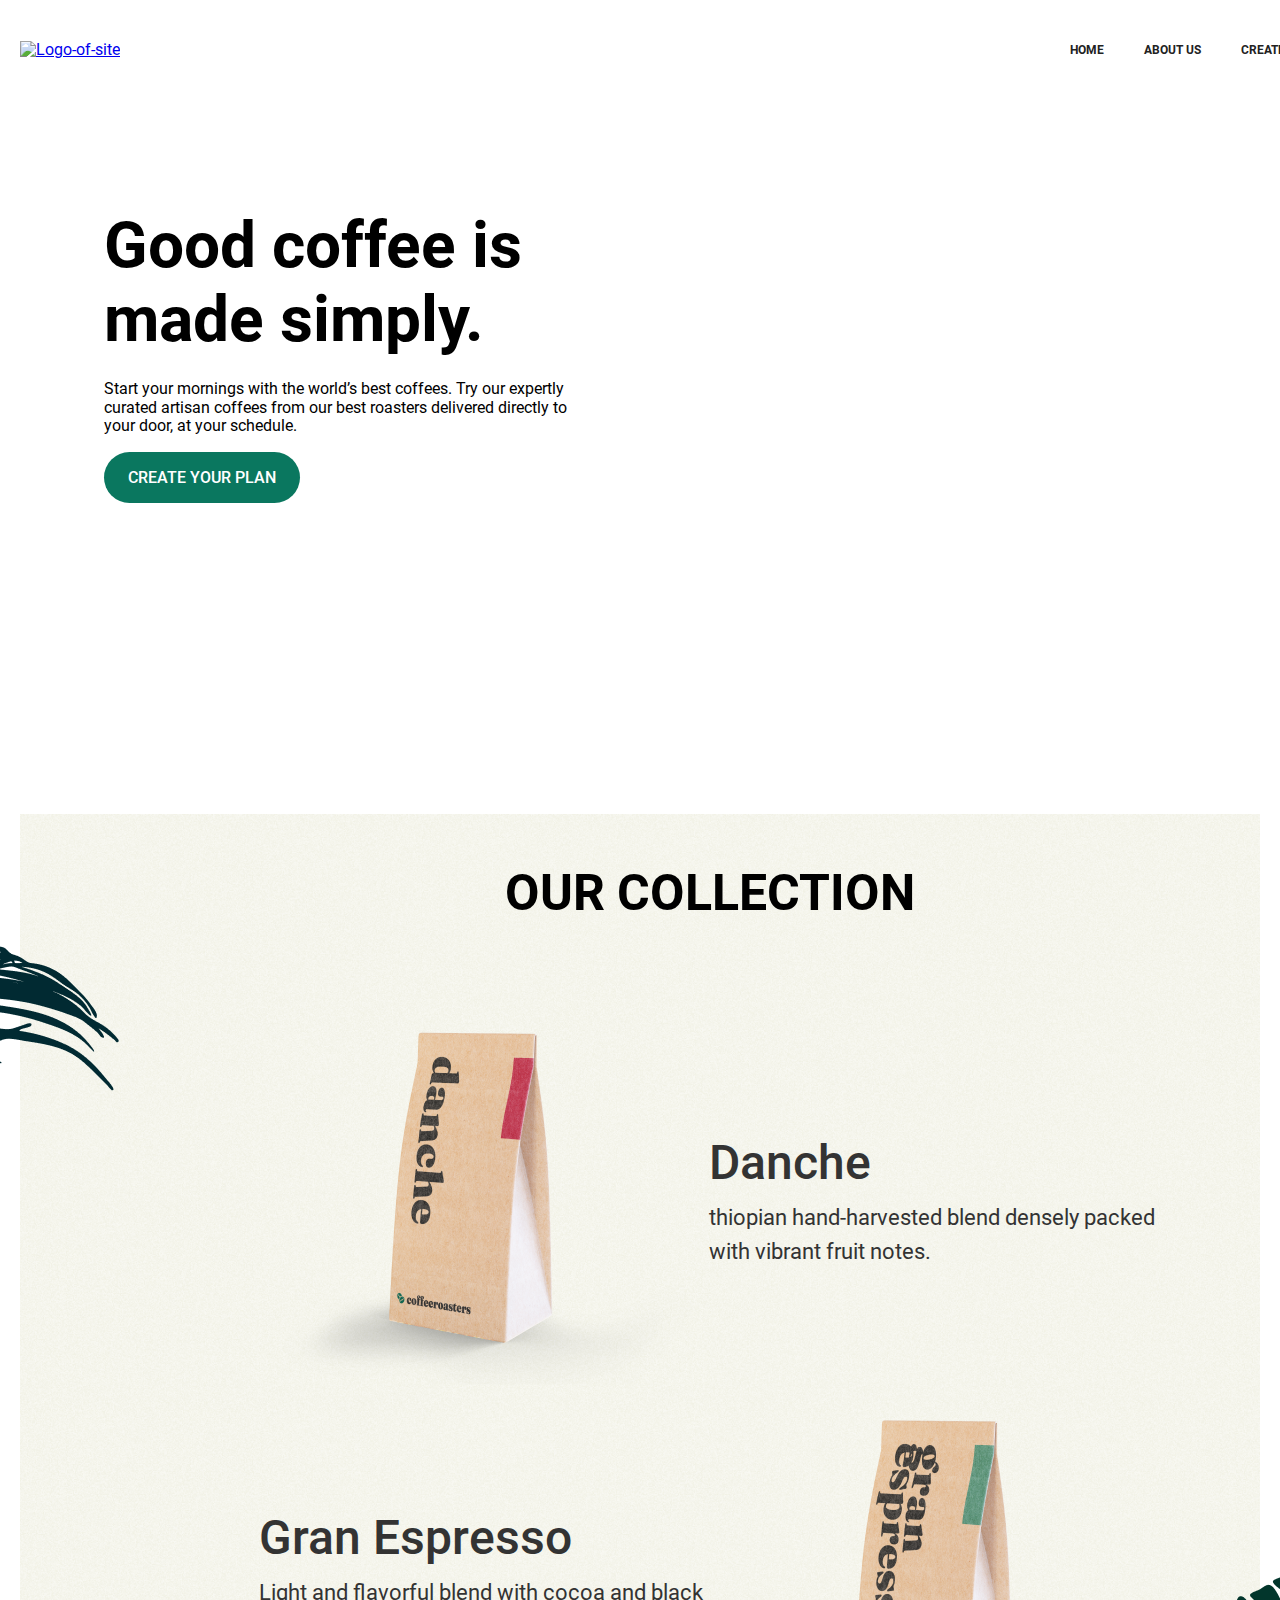
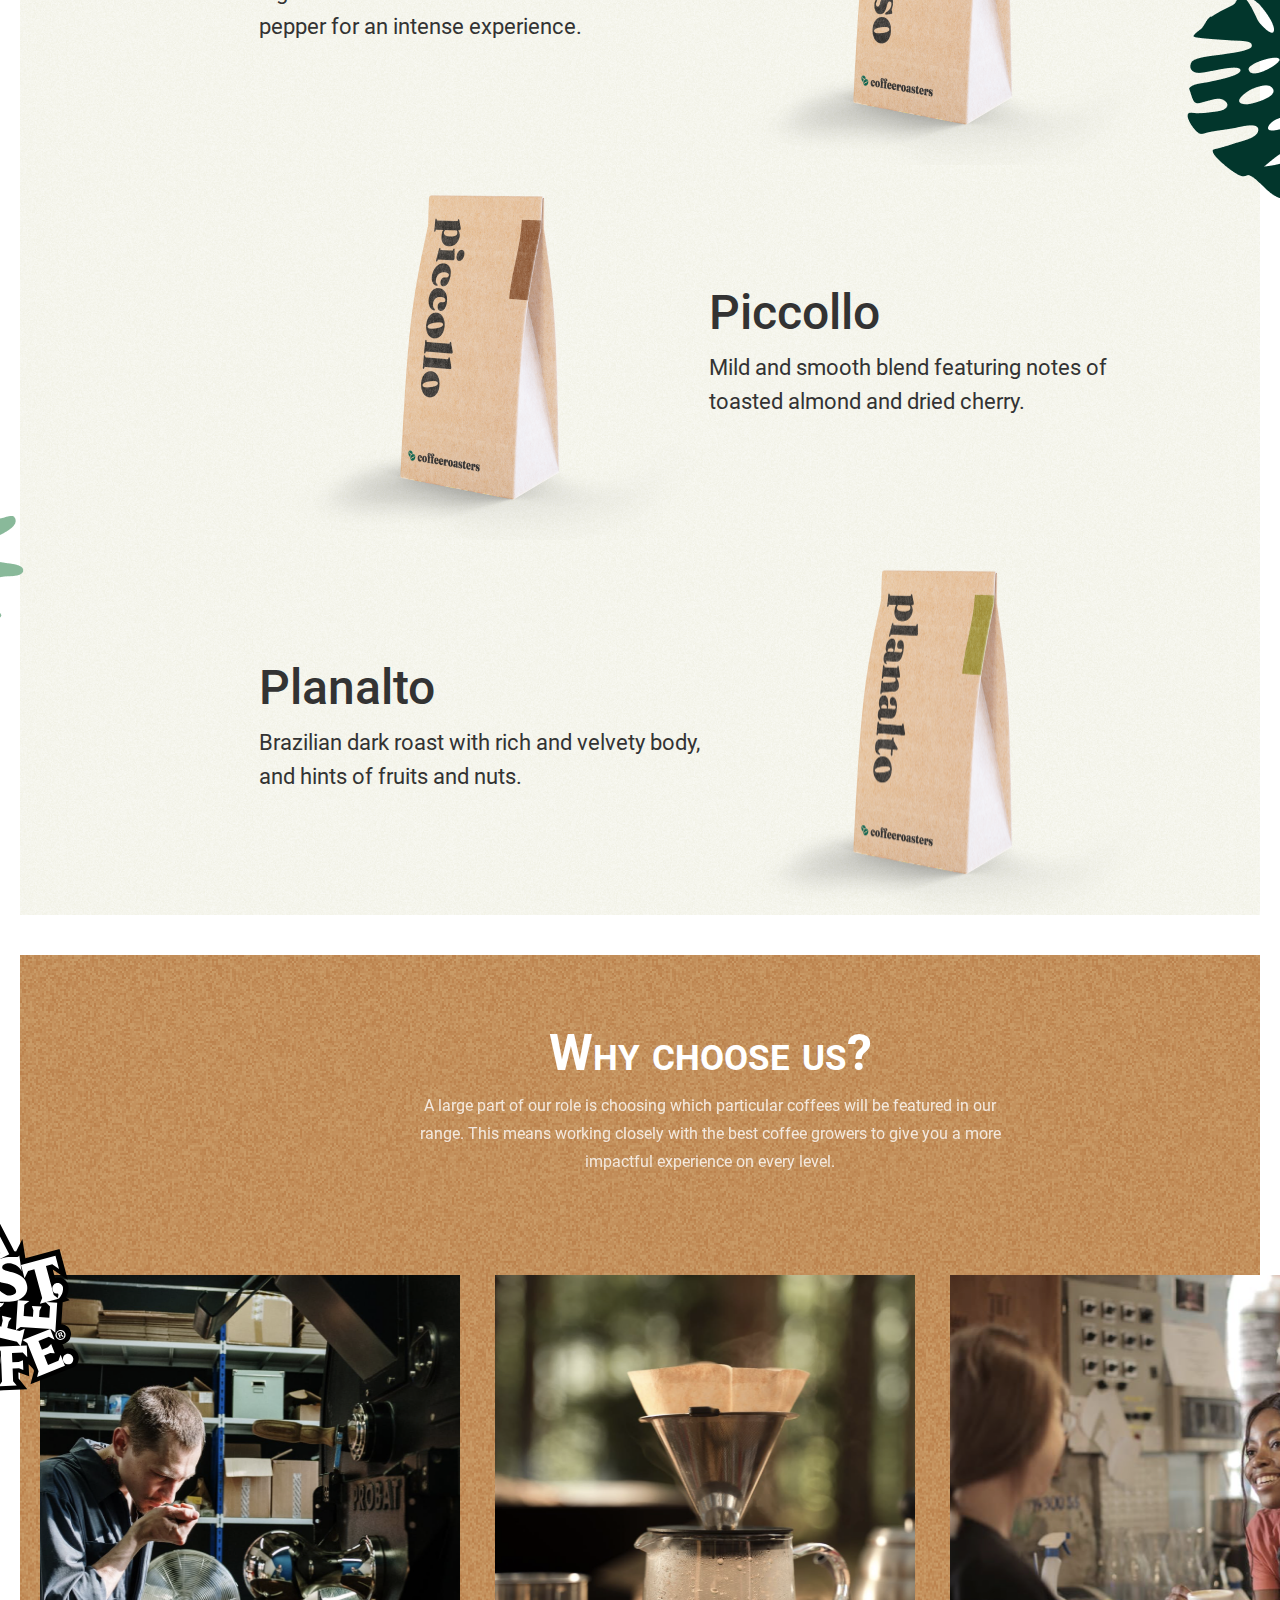
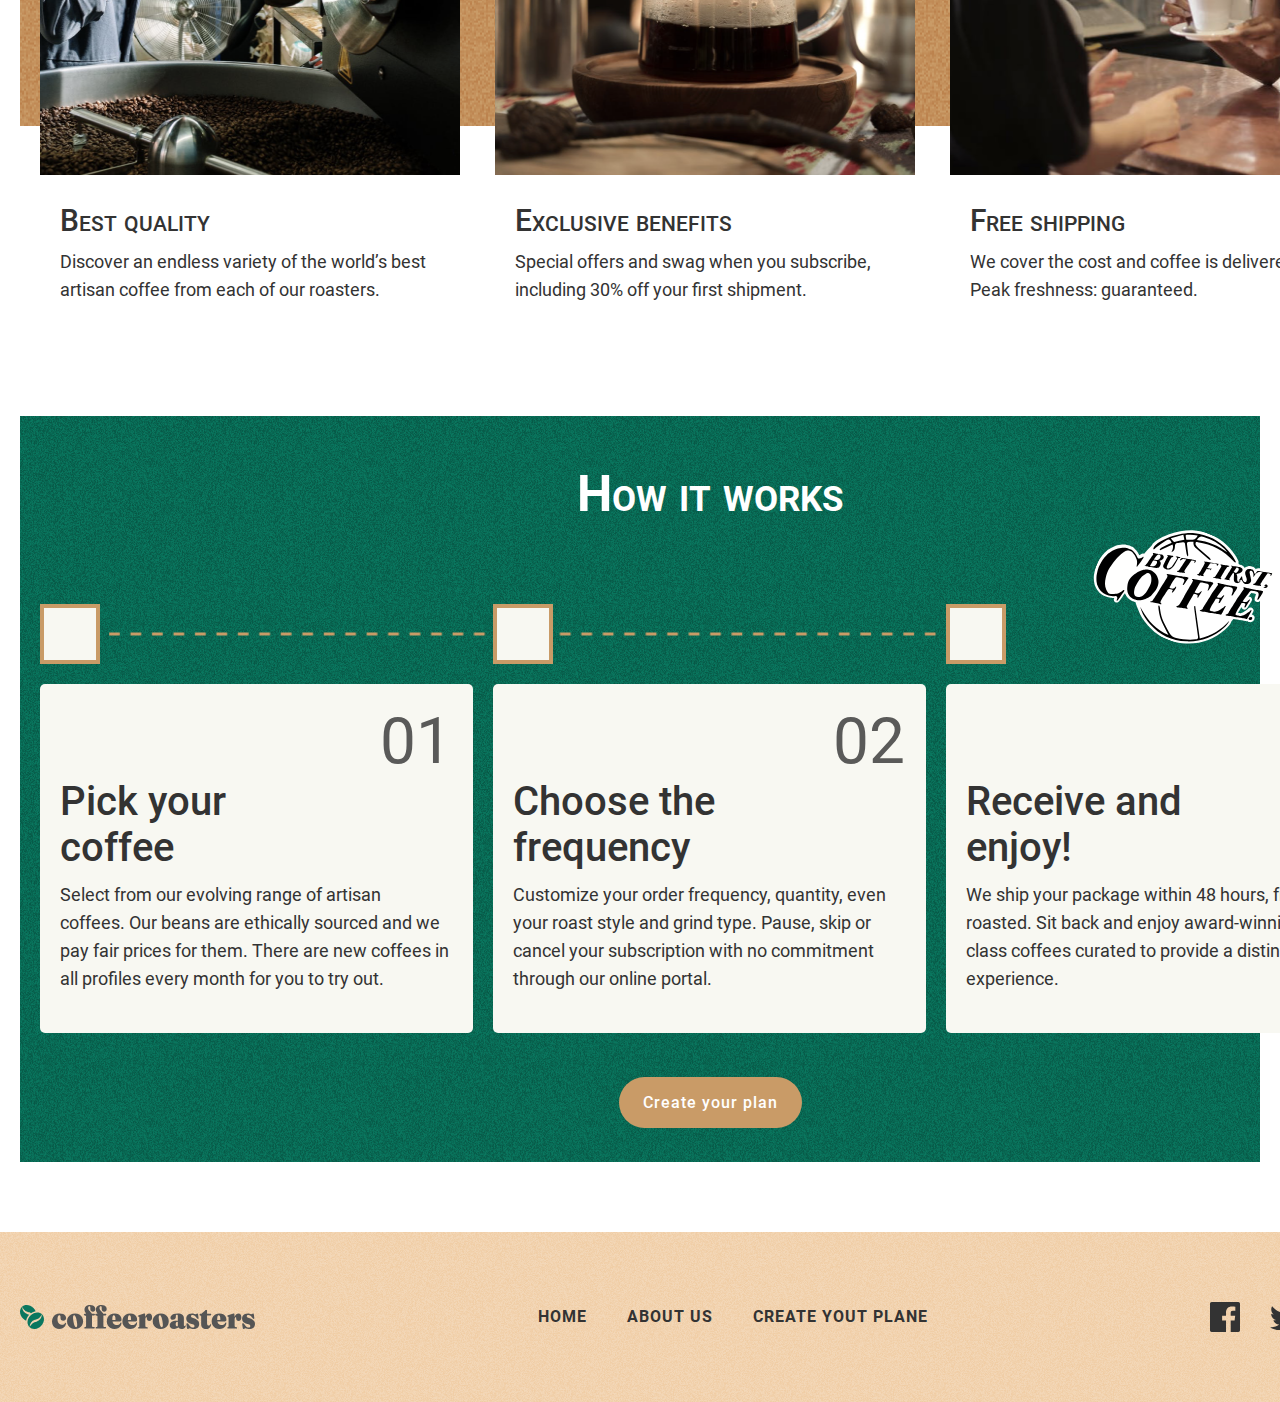
==== index.html @ 22a84f79 "CoffeRoasters" ====
<!DOCTYPE html>
<html lang="en">
<head>
  <meta charset="UTF-8" />
  <meta http-equiv="X-UA-Compatible" content="IE=edge" />
  <meta name="viewport" content="width=device-width, initial-scale=1.0" />
  <link rel="stylesheet" href="./css/normalize.css" />
  <link rel="stylesheet" href="./css/main-min.css">
  <!-- <link rel="stylesheet" href="./css/main.css" /> -->
  <title>CoffeRoasters</title>
</head>
<body>
  
  <header>
    <section class="hero">
      <h1 class="visually-hidden">Nimadir</h1>
      <div class="container">
        <div class="hero__box">
          <a class="hero__link" href="./index.html">
            <img src="./images/Logo-of-site.svg" alt="Logo-of-site"/>
          </a>
          <nav class="hero__nav">
            <ul class="hero__list">
              <li class="hero__list__item">
                <a href="#" class="hero__list__link"> HOME </a>
              </li>
              <li class="hero__list__item">
                <a href="#" class="hero__list__link"> ABOUT US </a>
              </li>
              <li class="hero_list_item">
                <a href="#" class="hero__list__link"> CREATE YOUR PLANE </a>
              </li>
            </ul>
          </nav>
        </div>
      </div>
    </section>
    <section class="holder">
      <div class="container">
        <div class="holder__box">
          <div class="holder__box__left">
            <h2 class="holder__box__title">Good coffee is made simply.</h2>
            <p class="holder__box__text">
              Start your mornings with the world’s best coffees. Try our
              expertly curated artisan coffees from our best roasters
              delivered directly to your door, at your schedule.
            </p>
            <a href="#" class="holder__box__link"> CREATE YOUR PLAN </a>
          </div>
        </div>
      </div>
    </section>
  </header>
  
  <!-- MAN QSM BOSHLAND -->
  
  <main>
    <section class="inner">
      <div class="inner__box">
        <div class="container">
          <div class="inner__section">
            <div class="inner__title__box">
              <h2 class="inner__title">OUR COLLECTION</h2>
            </div>
            <ol class="inner__list">
              <li class="inner__item">
                <img class="inner__item__img" src="./Images/danahe-1.png" alt="Imaage of ethiopian hand-harvested blend densely packed with vibrant fruit notes." width="450" height="375">
                <div class="inner__item__info">
                  <h3 class="inner__info__title">
                    Danche
                  </h3>
                  <p class="inner__info__text">
                    thiopian hand-harvested blend
                    densely packed with vibrant fruit
                    notes.
                  </p>
                </div>
              </li>
              <li class="inner__item">
                <img class="inner__item__img" src="./Images/danahe-2.png" alt="Imaage of ethiopian hand-harvested blend densely packed with vibrant fruit notes." width="450" height="375">
                <div class="inner__item__info">
                  <h3 class="inner__info__title">
                    Gran Espresso
                  </h3>
                  <p class="inner__info__text">
                    Light and flavorful blend with
                    cocoa and black pepper for an
                    intense experience.
                  </p>
                </div>
              </li>
              <li class="inner__item">
                <img class="inner__item__img" src="./Images/danahe-3.png" alt="Imaage of ethiopian hand-harvested blend densely packed with vibrant fruit notes." width="450" height="375">
                <div class="inner__item__info">
                  <h3 class="inner__info__title">
                    Piccollo
                  </h3>
                  <p class="inner__info__text">
                    Mild and smooth blend featuring 
                    notes of toasted almond and dried 
                    cherry.
                  </p>
                </div>
              </li>
              <li class="inner__item">
                <img class="inner__item__img" src="./Images/danahe-4.png" alt="Imaage of ethiopian hand-harvested blend densely packed with vibrant fruit notes." width="450" height="375">
                <div class="inner__item__info">
                  <h3 class="inner__info__title">
                    Planalto
                  </h3>
                  <p class="inner__info__text">
                    Brazilian dark roast with rich
                    and velvety body, and hints
                    of fruits and nuts.
                  </p>
                </div>
              </li>
            </ol>
          </div>
        </div>
      </div>
    </section>
    
    <section class="wrap">
      <div class="wrap__box">
        <div class="container">
          <div class="wrapper">
            <div class="wrapper__box">
              <h2 class="wrapper__title">Why choose us?</h2>
              <p class="wrapper__text">
                A large part of our role
                is choosing which particular coffees will be featured 
                in our range. This means working closely with the 
                best coffee growers to give 
                you a more impactful experience on every level.
              </p>
            </div>
            <ol class="wrapper__list">
              <li class="wrappper__item">
                <img class="wrapper__img" src="./Images/quality.png" alt="Best quality" width="420" height="500">
                <div class="list__info">
                  <h3 class="list__title">Best quality</h3>
                  <p class="list__text">
                    Discover an endless
                    variety of the world’s 
                    best artisan coffee from 
                    each of our roasters.
                  </p>
                </div>
              </li>
              <li class="wrappper__item">
                <img class="wrapper__img" src="./Images/exclusive.png" alt="Best quality" width="420" height="500">
                <div class="list__info">
                  <h3 class="list__title">Exclusive benefits</h3>
                  <p class="list__text">
                    Special offers and swag when
                    you subscribe, including 30%
                    off your first shipment.
                  </p>
                </div>
              </li>
              <li class="wrappper__item">
                <img class="wrapper__img" src="./Images/drink.png" alt="Best quality" width="420" height="500">
                <div class="list__info">
                  <h3 class="list__title">Free shipping</h3>
                  <p class="list__text">
                    We cover the cost and coffee
                    is delivered fast. Peak freshness:
                    guaranteed.
                  </p>
                </div>
              </li>
            </ol>
          </div>
        </div>
      </div>
    </section>
    
    <section class="content">
      <div class="content box">
        <div class="container">
          <h2 class="box__title">How it works</h2>
          <div class="content__box span">
            <span class="span__box"></span>
            <span class="span__box"></span>
            <span class="span__box"></span>
          </div>
          <ul class="content__box content__list">
            <li class="content__list__item">
              <span class="content__list__span">01</span>
              <h3 class="content__list__title">Pick your <br> coffee</h3>
              <p class="content__list__text">
                Select from our evolving range of 
                artisan coffees. Our beans are ethically 
                sourced and we pay fair prices for them. There
                are new coffees in
                all profiles every month for you to try out.
              </p>
            </li>
            <li class="content__list__item">
              <span class="content__list__span">02</span>
              <h3 class="content__list__title">Choose the<br> frequency </h3>
              <p class="content__list__text">
                Customize your order frequency, quantity, 
                even your roast style and grind type. Pause,
                skip or cancel your subscription with no 
                commitment through our online portal.
              </p>
            </li>
            <li class="content__list__item">
              <span class="content__list__span">03</span>
              <h3 class="content__list__title">Receive and<br>enjoy!</h3>
              <p class="content__list__text">
                We ship your package within 48 hours, 
                freshly roasted. Sit back and enjoy
                award-winning world-class coffees curated 
                to provide a distinct tasting experience.
              </p>
            </li>
          </ul>
          <div class="content__link__box">
            <a href="./index.html" class="content__link">Create your plan</a>
          </div>
        </div>
      </div>
    </section>
  </main>

<!-- FOOTER-QISMI -->

<footer>
  <div class="container">
    <div class="footer">
      <a href="./index.html">
        <img src="./Images/Logo-of-site.svg" alt="logo of footer">
      </a>
      <nav class="footer__nav nav">
        <ol class="nav__list">
          <li class="nav__item"><a href="https://facebook.com" class="nav__link">HOME</a></li>
          <li class="nav__item"><a href="https://twitter.com" class="nav__link">ABOUT US</a></li>
          <li class="nav__item"><a href="https://instagram.coml" class="nav__link">CREATE YOUT PLANE</a></li>
        </ol>
      </nav>
      <ul class="nav__listicon">
        <li class="nav__itemicon">
          <a href="https://facebook.com" class="nav__link">
            <img src="./Images/facebook.svg" alt="facebook">
          </a>
        </li>
        <li class="nav__itemicon">
          <a href="https://twitter.com" class="nav__link">
            <img src="./Images/twitter.svg" alt="twitter">
          </a>
        </li>
        <li class="nav__itemicon">
          <a href="https://instagram.com" class="nav__link">
            <img src="./Images/instagram.svg" alt="instagram">
          </a>
        </li>
      </ul>
    </div>
  </div>
</footer>
</body>
</html>
---- css/main-min.css ----
@font-face{font-family:'Roboto';font-style:normal;font-weight:400;src:url(../fonts/roboto-v29-latin-regular.woff2) format('woff2'),url(../fonts/roboto-v29-latin-regular.woff) format('woff')}@font-face{font-family:'Roboto';font-style:normal;font-weight:500;src:url(../fonts/roboto-v29-latin-500.woff2) format('woff2'),url(../fonts/roboto-v29-latin-500.woff) format('woff')}@font-face{font-family:'Roboto';font-style:normal;font-weight:700;src:url(../fonts/roboto-v29-latin-700.woff2) format('woff2'),url(../fonts/roboto-v29-latin-700.woff) format('woff')}*{box-sizing:border-box}body{margin:0;padding:0;font-family:'Roboto'}img{vertical-align:middle}.visually-hidden{position:absolute;width:1px;height:1px;margin:-1px;padding:0;overflow:hidden;border:0;clip:rect(0 0 0 0)}.container{width:1380px;padding:0 20px;margin:0 auto}header{background-image:url(../images/Rectanglee.png)}.hero__box{display:flex;align-items:center;padding:40px 0}.hero__nav{margin-left:auto}.hero__list{display:flex;margin:0;padding:0;list-style:none}.hero__list__item{margin-right:40px}.hero__list__item:nth-child(3){margin-right:0}.hero__list__link{text-decoration:none;color:#222;font-weight:700;font-size:12px;transition:0.2s}.hero__list__link:hover{color:#0A775F}.holder{background-image:url(../images/img-of-site.png);background-size:710px 696px;background-repeat:no-repeat;background-position:calc(50% + 400px) calc(0px)}.holder__box{position:relative;padding:110px 0 306px 84px}.holder__box__left{width:464px}.holder__box__left::after{position:absolute;bottom:605px;right:545px;display:block;background-image:url(../images/first-coffe.svg);background-size:160px;background-repeat:no-repeat;width:160px;height:160px;transform:rotate(-25deg);content:''}.holder__box__title{margin:0;font-weight:700;font-size:64px;margin-bottom:24px}.holder__box__text{margin:0;font-weight:400;font-size:16px;margin-bottom:34px}.holder__box__link{text-decoration:none;color:#FFF;font-weight:500;font-size:16px;background:#0A775F;border-radius:100px;padding:16px 24px;border-radius:50px;transition:all 0.2s}.holder__box__link:hover{background-color:#FFF;color:#0A775F}.inner{position:relative;padding:20px;overflow:hidden}.inner::before{display:block;position:absolute;top:calc(52px);right:calc(50% + 490px);background-image:url(../Images/bgi-1.png);background-repeat:no-repeat;width:402px;height:300px;content:""}.inner::after{display:block;position:absolute;top:calc(50% - 190px);right:calc(50% - 969px);background-image:url(../Images/bgi-2.png);background-repeat:no-repeat;width:460px;height:477px;content:""}.inner__box{background-image:url(../Images/bgi.png);background-size:contain}.inner__box::after{display:block;position:absolute;top:calc(50% + 410px);right:calc(50% + 510px);background-image:url(../Images/bgi-3.png);background-repeat:no-repeat;width:420px;height:300px;content:""}.inner__section{display:flex;flex-direction:column;justify-content:center;align-items:center}.inner__title__box{padding-top:50px;margin-bottom:92px}.inner__title{font-weight:700;font-size:50px;line-height:59px;margin:0;padding:0;text-align:center}.inner__list{margin:0;padding:0;width:1114px}.inner__item{display:flex;justify-content:center;align-items:center;cursor:pointer;transition:all 0.2s ease;border-radius:5px}.inner__item:nth-child(even){display:flex;flex-direction:row-reverse}.inner__item:hover{background-color:#f1d1ac87;opacity:.9}.inner__item__info{width:453px}.inner__info__title{font-weight:500;font-size:48px;line-height:56px;color:#333;margin:0 0 10px 0}.inner__info__text{font-weight:400;font-size:22px;line-height:34px;color:#333;margin:0}.wrap{position:relative;padding:20px;overflow:hidden}.wrap__box{background-image:url(../Images/bgi-4.png);width:100%;margin-bottom:250px;padding:20px 0 470px 0}.wrapper{position:relative}.wrap__box::before{position:absolute;top:calc(50% - 250px);left:calc(50% - 750px);display:block;width:199px;height:194px;background-size:contain;background-image:url(../Images/coffe.svg);background-repeat:no-repeat;z-index:1;content:''}.wrapper__box{width:581px;margin:0 auto;padding:50px 0 80px 0;text-align:center}.wrapper__title{font-weight:700;font-size:50px;color:#FFF;font-variant:small-caps;margin:0 0 10px 0}.wrapper__text{font-weight:400;font-size:16px;line-height:28px;color:#FFF;margin:0;mix-blend-mode:normal;opacity:.8}.wrapper__list{position:absolute;top:300px;display:flex;margin:0;padding:0;list-style-type:none}.wrappper__item{width:420px;margin:0 35px 0 0;border-radius:5px;transition:all 0.3s ease;cursor:pointer}.wrappper__item:nth-child(3){margin:0}.wrappper__item:hover{background-color:rgb(201,155,103)}.wrapper__img{margin-bottom:28px}.list__info{padding:0 20px 20px 20px}.list__title{font-weight:500;font-size:30px;line-height:35px;font-variant:small-caps;color:#333;margin:0 0 10px 0;transition:all 0.3s ease}.wrappper__item:hover .list__title{color:#fff}.list__text{font-weight:400;font-size:18px;line-height:28px;color:#333;margin:0;transition:all 0.3s ease}.wrappper__item:hover .list__text{color:#fff}.content{position:relative;padding:20px}.box{background-image:url(../Images/bgi-works.png);margin-bottom:50px;padding:50px 0 50px 0}.box::before{position:absolute;top:calc(50% - 290px);left:calc(50% + 440px);display:block;background-image:url(../Images/sticker.svg);background-repeat:no-repeat;background-size:contain;width:221px;height:169px;content:''}.box__title{font-weight:700;font-size:50px;text-align:center;font-variant:small-caps;color:#FFF;margin:0 0 80px 0}.span{display:flex;justify-content:space-between;background-image:url(../Images/border.png);background-repeat:no-repeat;background-size:contain;background-position:calc(10px) center;width:966px;margin-bottom:20px}.span__box{width:60px;height:60px;background:#F8F8F2;border:4px solid #C99B67;cursor:pointer}.span__box:hover{background-position:center;background-repeat:no-repeat;background-image:url(../Images/check.png)}.content__list{display:flex;margin:0 0 60px 0;padding:0;list-style:none}.content__list__item{width:433px;margin-right:20px;padding:20px 24px 40px 20px;background:#F8F8F2;border-radius:5px;transition:all 0.2s ease}.content__list__item:hover{cursor:pointer;background-color:#C99B67}.content__list__item:nth-child(3){margin-right:0}.content__list__span{margin-left:320px;font-weight:400;font-size:64px;line-height:75px;font-variant:small-caps;color:#333;opacity:.8;transition:0.2s ease}.content__list__item:hover .content__list__span{color:#fff}.content__list__title{font-weight:500;font-size:40px;color:#333;margin:0 0 10px 0;transition:all 0.2s ease}.content__list__item:hover .content__list__title{color:#fff}.content__list__text{font-weight:400;font-size:18px;line-height:28px;color:#333;margin:0;transition:all 0.2s ease}.content__list__item:hover .content__list__text{color:#fff}.content__link__box{text-align:center}.content__link{text-decoration:none;font-weight:500;font-size:16px;padding:16px 24px;background:#C99B67;border-radius:100px;line-height:19px;text-align:center;letter-spacing:1px;color:#FFF;mix-blend-mode:normal;transition:0.2s ease}.content__link:hover{color:#C99B67;background:#fff}footer{background-image:url(../Images/Rectanglee.png)}.footer{display:flex;align-items:center;justify-content:space-between;padding:70px 0 70px 0}.nav__list{display:flex;align-items:center;margin:0;padding:0;list-style-type:none}.nav__item{margin-right:40px}.nav__item:nth-child(3){margin-right:0}.nav__link{text-decoration:none;font-weight:700;font-size:16px;text-align:center;letter-spacing:1px;color:#333}.nav__listicon{display:flex;align-items:center;margin:0;padding:0;list-style-type:none}.nav__itemicon{margin-right:30px}.nav__itemicon:nth-child(3){margin-right:0}
---- css/main.css ----
@font-face {
    font-family: 'Roboto';
    font-style: normal;
    font-weight: 400;
    src:
    url('../fonts/roboto-v29-latin-regular.woff2') format('woff2'), 
    url('../fonts/roboto-v29-latin-regular.woff') format('woff'); 
}

@font-face {
    font-family: 'Roboto';
    font-style: normal;
    font-weight: 500;
    src: 
    url('../fonts/roboto-v29-latin-500.woff2') format('woff2'), 
    url('../fonts/roboto-v29-latin-500.woff') format('woff'); 
}

@font-face {
    font-family: 'Roboto';
    font-style: normal;
    font-weight: 700;
    src:
    url('../fonts/roboto-v29-latin-700.woff2') format('woff2'), 
    url('../fonts/roboto-v29-latin-700.woff') format('woff'); 
}

* {
    box-sizing: border-box;
}

body {
    margin: 0;
    padding: 0;
    font-family: 'Roboto';
}

img {
    vertical-align: middle;
}

.visually-hidden {
    position: absolute;
    width: 1px;
    height: 1px;
    margin: -1px;
    padding: 0;
    overflow: hidden;
    border: 0;
    clip: rect(0 0 0 0); 
}

.container {
    width: 1380px;
    padding: 0 20px;
    margin: 0 auto;
}

header {
    background-image: url("../images/Rectanglee.png");
}

.hero__box {
    display: flex;
    align-items: center;
    padding: 40px 0;
}

.hero__nav {
    margin-left: auto;
}

.hero__list {
    display: flex;
    margin: 0;
    padding: 0;
    list-style: none;
}

.hero__list__item {
    margin-right: 40px;
}

.hero__list__item:nth-child(3) {
    margin-right: 0;
}

.hero__list__link {
    text-decoration: none;
    color: #222;
    font-weight: 700;
    font-size: 12px;
    transition: 0.2s;
}

.hero__list__link:hover {
    color: #0A775F;
}

/* HEADER-QISMI TUGADI */


.holder {
    background-image: url("../images/img-of-site.png");
    background-size: 710px 696px;
    background-repeat: no-repeat;
    background-position: calc(50% + 400px) calc(0px);
}

.holder__box {
    position: relative;
    padding: 110px 0px 306px 84px;
}

.holder__box__left {
    width: 464px;
}

.holder__box__left::after {
    position: absolute;
    bottom: 605px;
    right: 545px;
    display: block;
    background-image: url("../images/first-coffe.svg");
    background-size: 160px;
    background-repeat: no-repeat;
    width: 160px;
    height: 160px;
    transform: rotate(-25deg);
    content: '';
}


.holder__box__title {
    margin: 0;
    font-weight: 700;
    font-size: 64px;
    margin-bottom: 24px;
}

.holder__box__text {
    margin: 0;
    font-weight: 400;
    font-size: 16px;
    margin-bottom: 34px;
}

.holder__box__link {
    text-decoration: none;
    color: #FFFFFF;
    font-weight: 500;
    font-size: 16px;
    background: #0A775F;
    border-radius: 100px;
    padding: 16px 24px;
    border-radius: 50px;
    transition: all 0.2s;
}

.holder__box__link:hover {
    background-color: #FFFFFF;
    color: #0A775F;
}


/*--------------------------------TUGADI BU QISMI------------------------------ */


.inner {
    position: relative;
    padding: 20px;
    overflow: hidden;
}

.inner::before {
    display: block;
    position: absolute;
    top: calc(52px);
    right: calc(50% + 490px);
    background-image: url('../Images/bgi-1.png');
    background-repeat: no-repeat;
    width: 402px;
    height: 300px;
    content: "";
}

.inner::after {
    display: block;
    position: absolute;
    top: calc(50% - 190px);
    right: calc(50% - 969px);
    background-image: url("../Images/bgi-2.png");
    background-repeat: no-repeat;
    width: 460px;
    height: 477px;
    content: "";
}

.inner__box {
    background-image: url('../Images/bgi.png');  
    background-size: contain;  
}

.inner__box::after {
    display: block;
    position: absolute;
    top: calc(50% + 410px);
    right: calc(50% + 510px);
    background-image: url('../Images/bgi-3.png');
    background-repeat: no-repeat;
    width: 420px;
    height: 300px;
    content: "";
}

.inner__section {
    display: flex;
    flex-direction: column;
    justify-content: center;
    align-items: center;
}

.inner__title__box {
    padding-top: 50px;
    margin-bottom: 92px;
}

.inner__title {
    font-weight: 700;
    font-size: 50px;
    line-height: 59px;
    margin: 0;
    padding: 0;
    text-align: center;
}

.inner__list {
    margin: 0;
    padding: 0;
    width: 1114px;
}

.inner__item {
    display: flex;
    justify-content: center;
    align-items: center;
    cursor: pointer;
    transition: all 0.2s ease;
    border-radius: 5px;
}

.inner__item:nth-child(even) {
    display: flex;
    flex-direction: row-reverse;
}

.inner__item:hover {
    background-color: #f1d1ac87;
    opacity: 0.9;
}

.inner__item__info {
    width: 453px;
}

.inner__info__title {
    font-weight: 500;
    font-size: 48px;
    line-height: 56px;
    color: #333333;
    margin: 0 0 10px 0;
}


.inner__info__text {
    font-weight: 400;
    font-size: 22px;
    line-height: 34px;
    color: #333333;
    margin: 0;   
}


/* 2-chi SECTION  */

.wrap {
    position: relative;
    padding: 20px;
    overflow: hidden;
}

.wrap__box {
    background-image: url('../Images/bgi-4.png');
    width: 100%;
    margin-bottom: 250px;
    padding: 20px 0 470px 0;
}


.wrapper {
    position: relative;
}

.wrap__box::before {
    position: absolute;
    top: calc(50% - 250px);
    left: calc( 50% - 750px);
    display: block;
    width: 199px;
    height: 194px;
    background-size: contain;
    background-image: url('../Images/coffe.svg');
    background-repeat: no-repeat;
    z-index: 1;
    content: '';
}

.wrapper__box {
    width: 581px;
    margin: 0 auto;
    padding: 50px 0 80px 0;
    text-align: center;
}

.wrapper__title {
    font-weight: 700;
    font-size: 50px;
    color: #FFFFFF;
    font-variant: small-caps;
    margin: 0 0 10px 0;
}

.wrapper__text {
    font-weight: 400;
    font-size: 16px;
    line-height: 28px;
    color: #FFFFFF;
    margin: 0;
    mix-blend-mode: normal;
    opacity: 0.8;
}

.wrapper__list {
    position: absolute;
    top: 300px;
    display: flex;
    margin: 0;
    padding: 0;
    list-style-type: none;
}

.wrappper__item{
    width: 420px;
    margin: 0 35px 0 0;
    border-radius: 5px;
    transition: all 0.3s ease;
    cursor: pointer;
}

.wrappper__item:nth-child(3) {
    margin: 0;
}

.wrappper__item:hover {
    background-color: rgb(201, 155, 103);
}

.wrapper__img {
    margin-bottom: 28px;
}

.list__info {
    padding: 0px 20px 20px 20px;
}

.list__title {
    font-weight: 500;
    font-size: 30px;
    line-height: 35px;
    font-variant: small-caps;
    color: #333333;
    margin: 0 0 10px 0;
    transition: all 0.3s ease;
}

.wrappper__item:hover .list__title {
    color: #fff;
}

.list__text {
    font-weight: 400;
    font-size: 18px;
    line-height: 28px;
    color: #333333;
    margin: 0;
    transition: all 0.3s ease;
}
.wrappper__item:hover .list__text {
    color: #fff;
}

/* 3-SECTON */

.content {
    position: relative;
    padding: 20px;
}

.box {
    background-image: url('../Images/bgi-works.png');
    margin-bottom: 50px;
    padding: 50px 0 50px 0;
}

.box::before {
    position: absolute;
    top: calc(50% - 290px);
    left: calc(50% + 440px);
    display: block;
    background-image: url('../Images/sticker.svg');
    background-repeat: no-repeat;
    background-size: contain;
    width: 221px;
    height: 169px;
    content: '';
}

.box__title {
    font-weight: 700;
    font-size: 50px;
    text-align: center;
    font-variant: small-caps;
    color: #FFFFFF;
    margin: 0 0 80px 0;
}

.span {
    display: flex;
    justify-content: space-between;
    background-image: url("../Images/border.png");
    background-repeat: no-repeat;
    background-size: contain;
    background-position: calc(10px) center;
    width: 966px;
    margin-bottom: 20px;
}

.span__box {
    width: 60px;
    height: 60px;
    background: #F8F8F2;
    border: 4px solid #C99B67;
    cursor: pointer;
}

.span__box:hover {
    background-position: center;
    background-repeat: no-repeat;
    background-image: url('../Images/check.png');
}

.content__list {
    display: flex;
    margin: 0 0 60px 0;
    padding: 0;
    list-style: none;
}

.content__list__item {
    width: 433px;
    margin-right: 20px;
    padding: 20px 24px 40px 20px;
    background: #F8F8F2;
    border-radius: 5px;
    transition: all 0.2s ease;
}

.content__list__item:hover {
    cursor: pointer;
    background-color: #C99B67;
}

.content__list__item:nth-child(3) {
    margin-right: 0;
}

.content__list__span {
    margin-left: 320px;
    font-weight: 400;
    font-size: 64px;
    line-height: 75px;
    font-variant: small-caps;
    color: #333333;
    opacity: 0.8;
    transition: 0.2s ease;
}

.content__list__item:hover .content__list__span {
    color: #fff;
}

.content__list__title {
    font-weight: 500;
    font-size: 40px;
    color: #333333;
    margin: 0 0 10px 0;
    transition: all 0.2s ease;
}

.content__list__item:hover .content__list__title {
    color: #fff;
}

.content__list__text {
    font-weight: 400;
    font-size: 18px;
    line-height: 28px;
    color: #333333;
    margin: 0;
    transition: all 0.2s ease;
}

.content__list__item:hover .content__list__text {
    color: #fff;
}

.content__link__box {
    text-align: center;
}

.content__link {
    text-decoration: none;
    font-weight: 500;
    font-size: 16px;
    padding: 16px 24px;
    background: #C99B67;
    border-radius: 100px;
    line-height: 19px;
    text-align: center;
    letter-spacing: 1px;
    color: #FFFFFF;
    mix-blend-mode: normal;
    transition: 0.2s ease;
}

.content__link:hover {
    color: #C99B67;
    background: #fff;
}
/* FOOTER QISMI */

footer {
    background-image: url('../Images/Rectanglee.png');
}

.footer {
    display: flex;
    align-items: center;
    justify-content: space-between;
    padding: 70px 0 70px 0;
}

.nav__list {
    display: flex;
    align-items: center;
    margin: 0;
    padding: 0; 
    list-style-type: none;
}

.nav__item {
    margin-right: 40px;
}

.nav__item:nth-child(3) {
    margin-right: 0;
}

.nav__link {
    text-decoration: none;
    font-weight: 700;
    font-size: 16px;
    text-align: center;
    letter-spacing: 1px;
    color: #333333;
}

.nav__listicon {
    display: flex;
    align-items: center;
    margin: 0;
    padding: 0;
    list-style-type: none;
}

.nav__itemicon {
    margin-right: 30px;
}


.nav__itemicon:nth-child(3) {
    margin-right: 0;
}
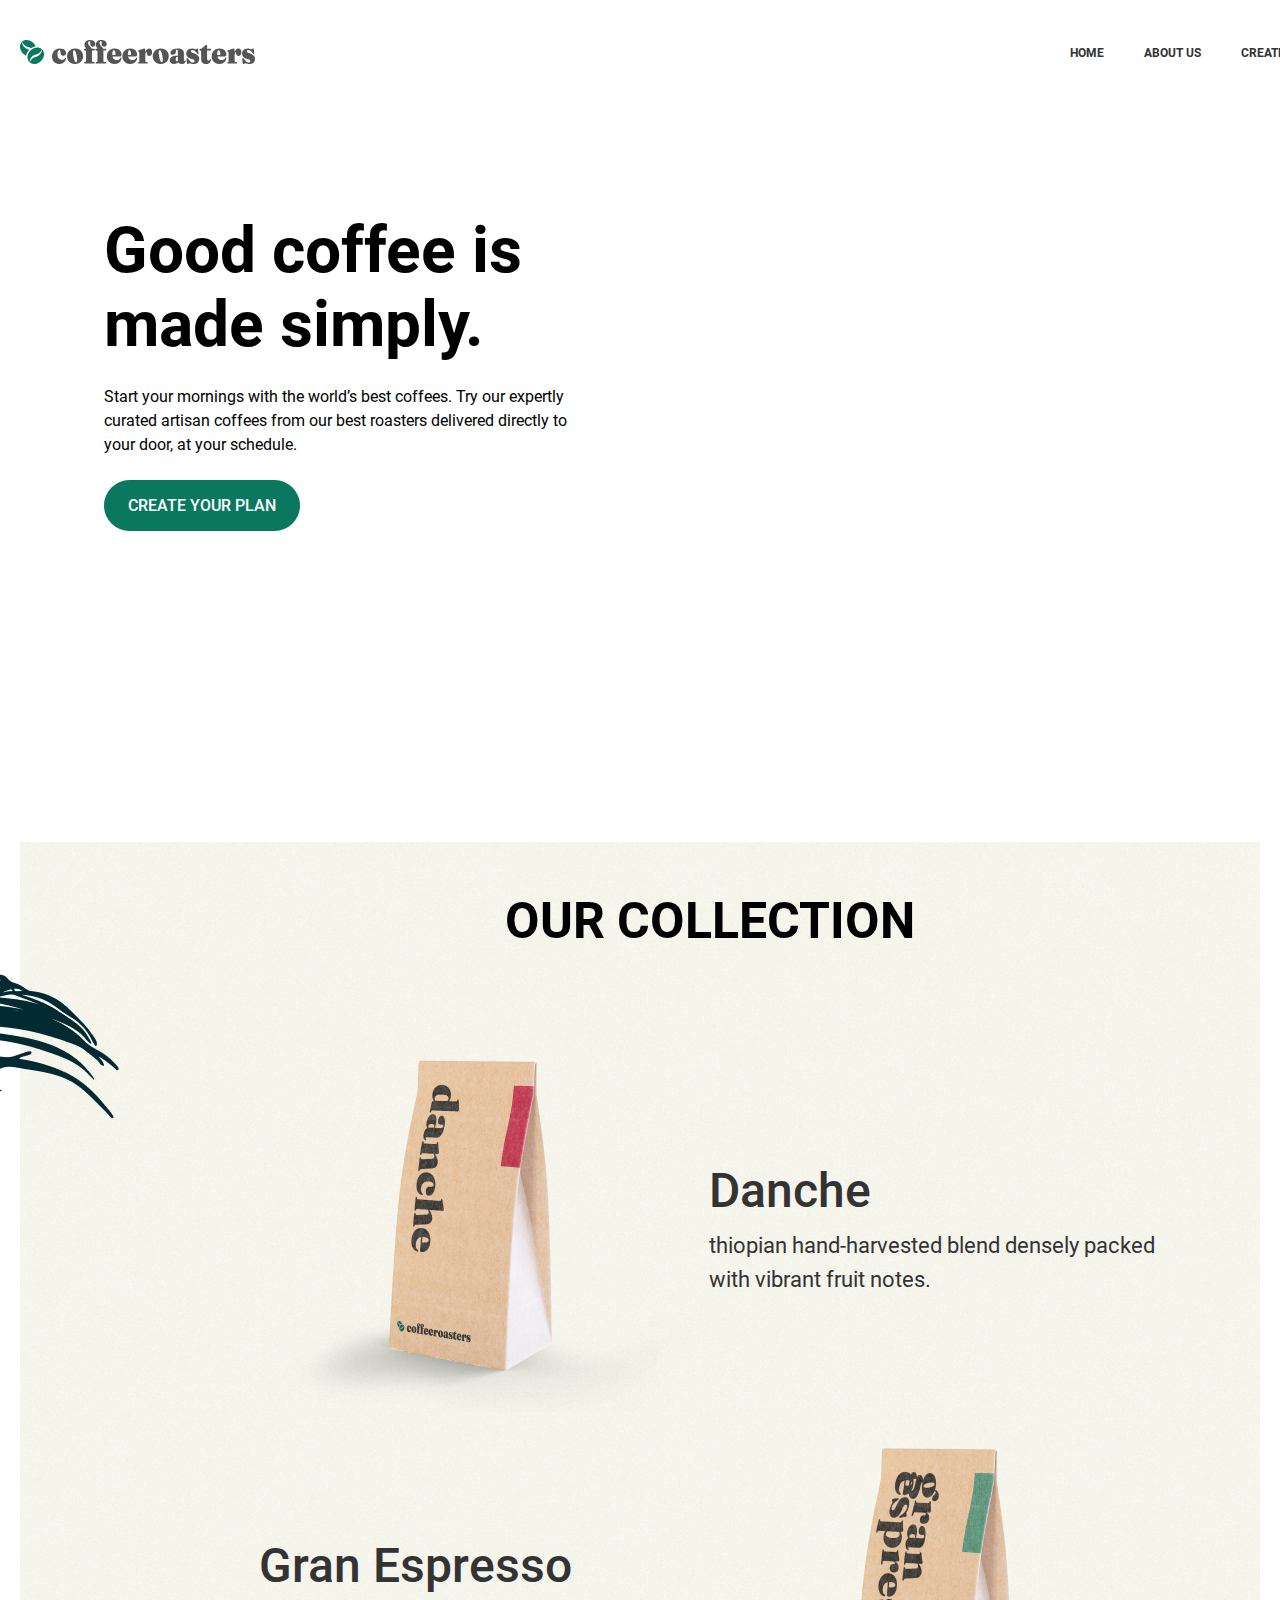
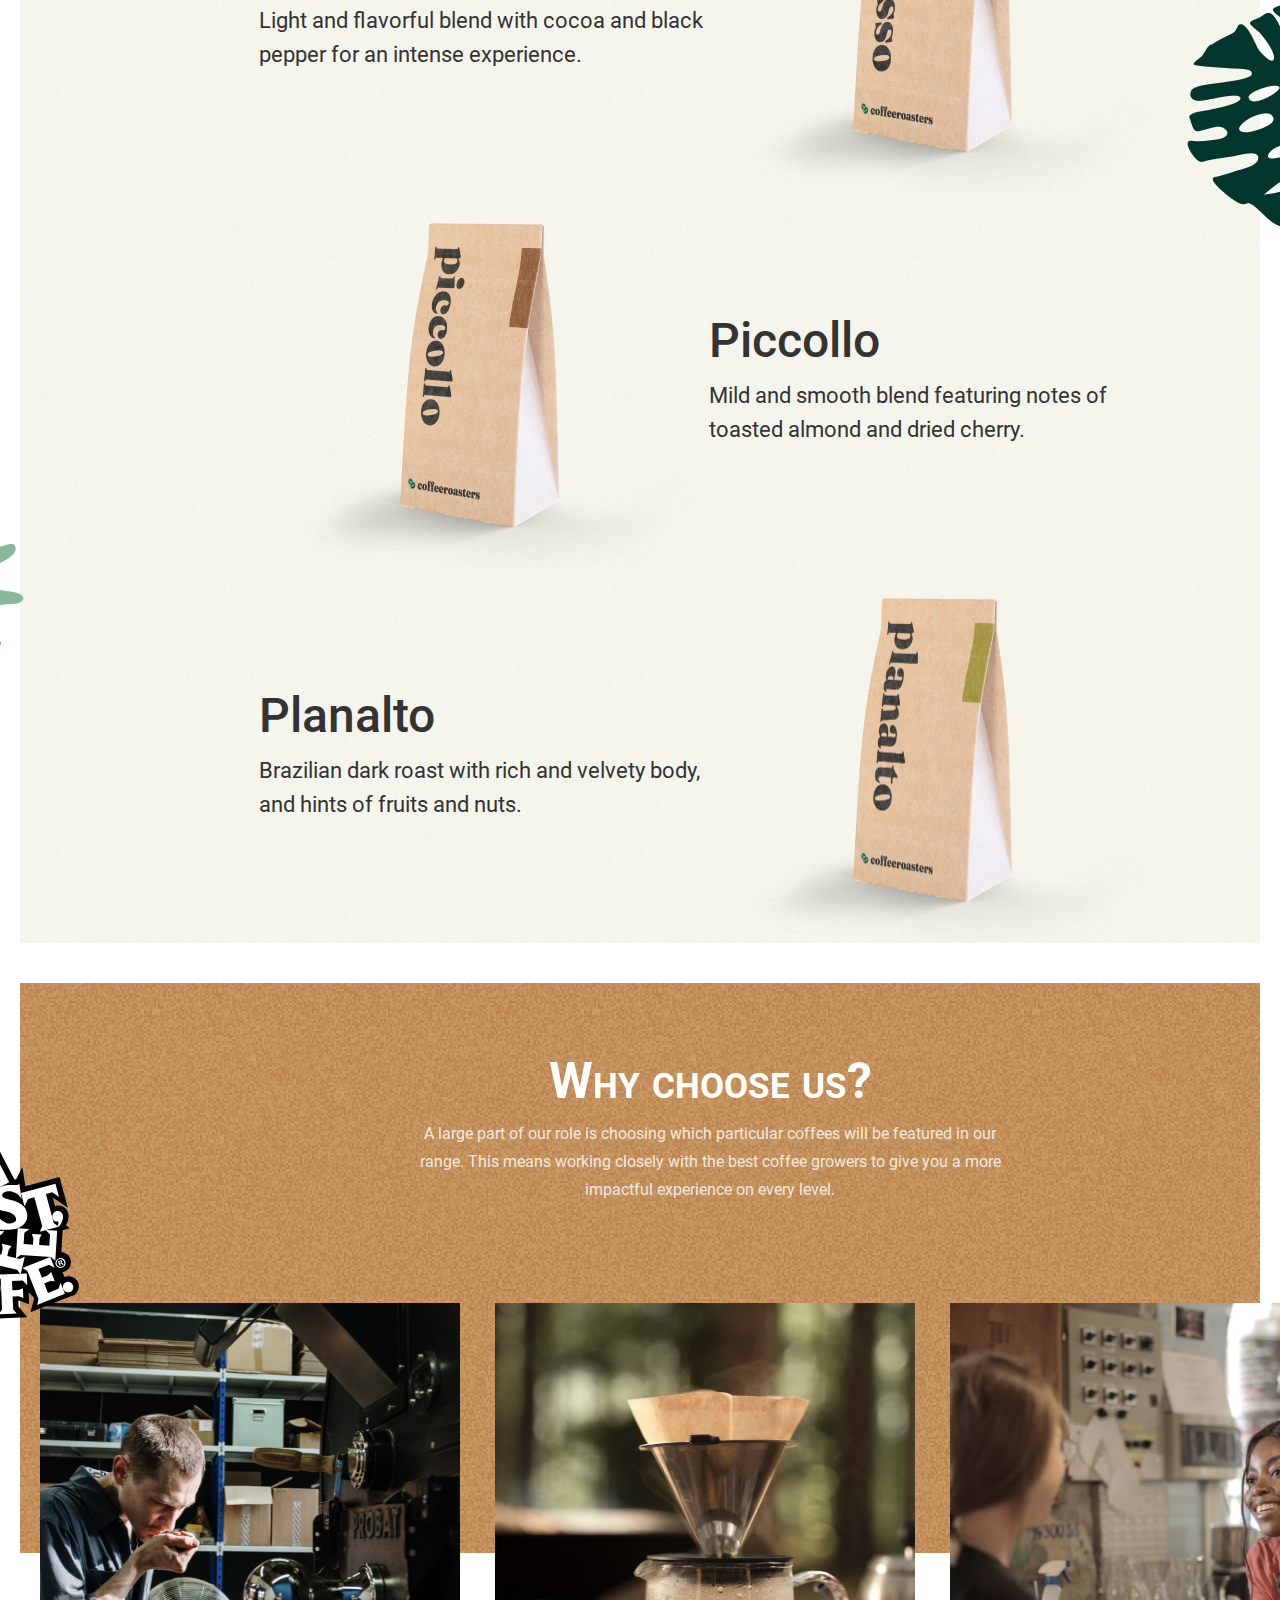
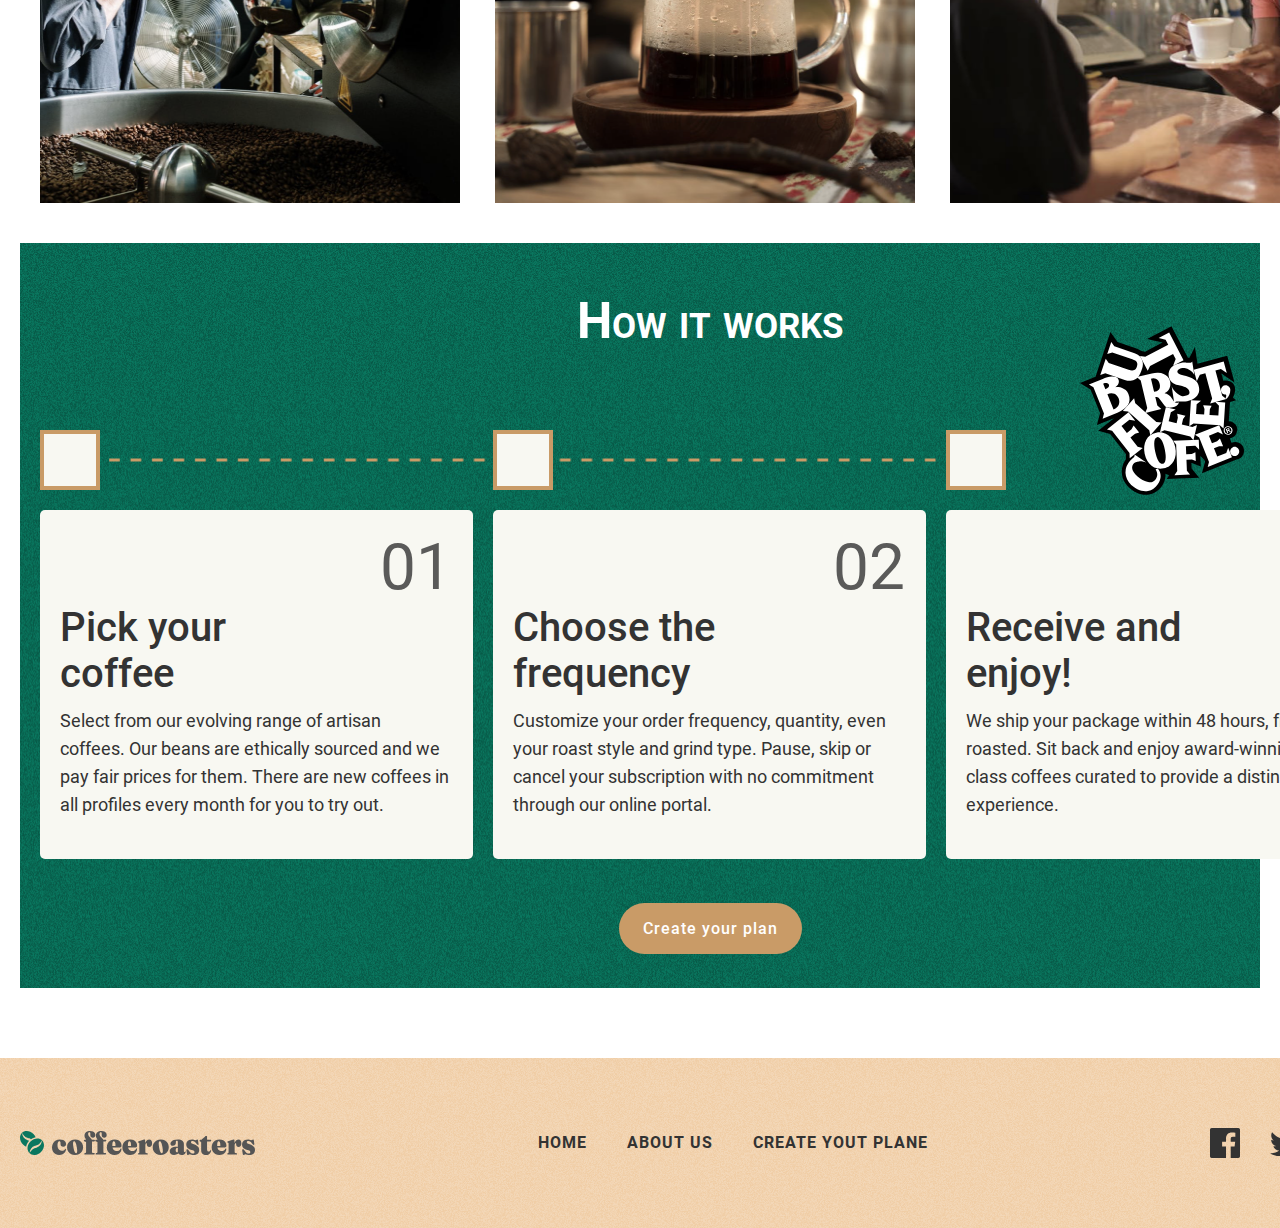
==== commit c4bb3dea: "add about page" ====
--- a/index.html
+++ b/index.html
@@ -4,9 +4,7 @@
   <meta charset="UTF-8" />
   <meta http-equiv="X-UA-Compatible" content="IE=edge" />
   <meta name="viewport" content="width=device-width, initial-scale=1.0" />
-  <link rel="stylesheet" href="./css/normalize.css" />
-  <link rel="stylesheet" href="./css/main-min.css">
-  <!-- <link rel="stylesheet" href="./css/main.css" /> -->
+  <link rel="stylesheet" href="./css/main.css" />
   <title>CoffeRoasters</title>
 </head>
 <body>
@@ -17,7 +15,7 @@
       <div class="container">
         <div class="hero__box">
           <a class="hero__link" href="./index.html">
-            <img src="./images/Logo-of-site.svg" alt="Logo-of-site"/>
+            <img src="./images/Logo-of-site.svg" srcset="./Images/Logo-of-site.svg 1x, ./Images/Logo-of-site@2x.svg 2x" alt="Logo-of-site"/>
           </a>
           <nav class="hero__nav">
             <ul class="hero__list">
@@ -25,7 +23,7 @@
                 <a href="#" class="hero__list__link"> HOME </a>
               </li>
               <li class="hero__list__item">
-                <a href="#" class="hero__list__link"> ABOUT US </a>
+                <a href="./about.html" class="hero__list__link"> ABOUT US </a>
               </li>
               <li class="hero_list_item">
                 <a href="#" class="hero__list__link"> CREATE YOUR PLANE </a>
@@ -64,7 +62,7 @@
             </div>
             <ol class="inner__list">
               <li class="inner__item">
-                <img class="inner__item__img" src="./Images/danahe-1.png" alt="Imaage of ethiopian hand-harvested blend densely packed with vibrant fruit notes." width="450" height="375">
+                <img class="inner__item__img" src="./images/danahe-1.png" srcset="./Images/danahe-1.png 1x, ./Images/danahe-1@2x.png 2x" alt="Imaage of ethiopian hand-harvested blend densely packed with vibrant fruit notes." width="450" height="375">
                 <div class="inner__item__info">
                   <h3 class="inner__info__title">
                     Danche
@@ -77,7 +75,7 @@
                 </div>
               </li>
               <li class="inner__item">
-                <img class="inner__item__img" src="./Images/danahe-2.png" alt="Imaage of ethiopian hand-harvested blend densely packed with vibrant fruit notes." width="450" height="375">
+                <img class="inner__item__img" src="./Images/danahe-2.png" srcset="./Images/danahe-2.png 1x, ./Images/danahe-2@2x.png 2x" alt="Imaage of ethiopian hand-harvested blend densely packed with vibrant fruit notes." width="450" height="375">
                 <div class="inner__item__info">
                   <h3 class="inner__info__title">
                     Gran Espresso
@@ -90,7 +88,7 @@
                 </div>
               </li>
               <li class="inner__item">
-                <img class="inner__item__img" src="./Images/danahe-3.png" alt="Imaage of ethiopian hand-harvested blend densely packed with vibrant fruit notes." width="450" height="375">
+                <img class="inner__item__img" src="./Images/danahe-3.png" srcset="./Images/danahe-3.png 1x, ./Images/danahe-3@2x.png 2x" alt="Imaage of ethiopian hand-harvested blend densely packed with vibrant fruit notes." width="450" height="375">
                 <div class="inner__item__info">
                   <h3 class="inner__info__title">
                     Piccollo
@@ -103,7 +101,7 @@
                 </div>
               </li>
               <li class="inner__item">
-                <img class="inner__item__img" src="./Images/danahe-4.png" alt="Imaage of ethiopian hand-harvested blend densely packed with vibrant fruit notes." width="450" height="375">
+                <img class="inner__item__img" src="./Images/danahe-4.png" srcset="./Images/danahe-4.png 1x, ./Images/danahe-4@2x.png 2x" alt="Imaage of ethiopian hand-harvested blend densely packed with vibrant fruit notes." width="450" height="375">
                 <div class="inner__item__info">
                   <h3 class="inner__info__title">
                     Planalto
@@ -137,7 +135,7 @@
             </div>
             <ol class="wrapper__list">
               <li class="wrappper__item">
-                <img class="wrapper__img" src="./Images/quality.png" alt="Best quality" width="420" height="500">
+                <img class="wrapper__img" src="./Images/quality.png" srcset="./Images/quality.png 1x, ./Images/quality@2x.png 2x" alt="Best quality" width="420" height="500">
                 <div class="list__info">
                   <h3 class="list__title">Best quality</h3>
                   <p class="list__text">
@@ -149,7 +147,7 @@
                 </div>
               </li>
               <li class="wrappper__item">
-                <img class="wrapper__img" src="./Images/exclusive.png" alt="Best quality" width="420" height="500">
+                <img class="wrapper__img" src="./Images/exclusive.png" srcset="./Images/exclusive.png 1x, ./Images/exclusive@2x.png 2x" alt="Best quality" width="420" height="500">
                 <div class="list__info">
                   <h3 class="list__title">Exclusive benefits</h3>
                   <p class="list__text">
@@ -160,7 +158,7 @@
                 </div>
               </li>
               <li class="wrappper__item">
-                <img class="wrapper__img" src="./Images/drink.png" alt="Best quality" width="420" height="500">
+                <img class="wrapper__img" src="./Images/drink.png" srcset="./Images/drink.png 1x, ./Images/drink@2x.png 2x" alt="Best quality" width="420" height="500">
                 <div class="list__info">
                   <h3 class="list__title">Free shipping</h3>
                   <p class="list__text">
@@ -175,6 +173,7 @@
         </div>
       </div>
     </section>
+    
     
     <section class="content">
       <div class="content box">
@@ -225,41 +224,42 @@
       </div>
     </section>
   </main>
-
-<!-- FOOTER-QISMI -->
-
-<footer>
-  <div class="container">
-    <div class="footer">
-      <a href="./index.html">
-        <img src="./Images/Logo-of-site.svg" alt="logo of footer">
-      </a>
-      <nav class="footer__nav nav">
-        <ol class="nav__list">
-          <li class="nav__item"><a href="https://facebook.com" class="nav__link">HOME</a></li>
-          <li class="nav__item"><a href="https://twitter.com" class="nav__link">ABOUT US</a></li>
-          <li class="nav__item"><a href="https://instagram.coml" class="nav__link">CREATE YOUT PLANE</a></li>
-        </ol>
-      </nav>
-      <ul class="nav__listicon">
-        <li class="nav__itemicon">
-          <a href="https://facebook.com" class="nav__link">
-            <img src="./Images/facebook.svg" alt="facebook">
-          </a>
-        </li>
-        <li class="nav__itemicon">
-          <a href="https://twitter.com" class="nav__link">
-            <img src="./Images/twitter.svg" alt="twitter">
-          </a>
-        </li>
-        <li class="nav__itemicon">
-          <a href="https://instagram.com" class="nav__link">
-            <img src="./Images/instagram.svg" alt="instagram">
-          </a>
-        </li>
-      </ul>
+  
+  <!-- FOOTER-QISMI -->
+  
+  <footer>
+    <div class="container">
+      <div class="footer">
+        <a href="./index.html">
+          <img src="./Images/Logo-of-site.svg" alt="logo of footer">
+        </a>
+        <nav class="footer__nav nav">
+          <ol class="nav__list">
+            <li class="nav__item"><a href="https://facebook.com" class="nav__link">HOME</a></li>
+            <li class="nav__item"><a href="https://twitter.com" class="nav__link">ABOUT US</a></li>
+            <li class="nav__item"><a href="https://instagram.coml" class="nav__link">CREATE YOUT PLANE</a></li>
+          </ol>
+        </nav>
+        <ul class="nav__listicon">
+          <li class="nav__itemicon">
+            <a href="https://facebook.com" class="nav__link">
+              <img src="./Images/facebook.svg" alt="facebook">
+            </a>
+          </li>
+          <li class="nav__itemicon">
+            <a href="https://twitter.com" class="nav__link">
+              <img src="./Images/twitter.svg" alt="twitter">
+            </a>
+          </li>
+          <li class="nav__itemicon">
+            <a href="https://instagram.com" class="nav__link">
+              <img src="./Images/instagram.svg" alt="instagram">
+            </a>
+          </li>
+        </ul>
+      </div>
     </div>
-  </div>
-</footer>
+  </footer>
+  
 </body>
 </html>
--- a/css/main.css
+++ b/css/main.css
@@ -1,605 +1,2 @@
-@font-face {
-    font-family: 'Roboto';
-    font-style: normal;
-    font-weight: 400;
-    src:
-    url('../fonts/roboto-v29-latin-regular.woff2') format('woff2'), 
-    url('../fonts/roboto-v29-latin-regular.woff') format('woff'); 
-}
-
-@font-face {
-    font-family: 'Roboto';
-    font-style: normal;
-    font-weight: 500;
-    src: 
-    url('../fonts/roboto-v29-latin-500.woff2') format('woff2'), 
-    url('../fonts/roboto-v29-latin-500.woff') format('woff'); 
-}
-
-@font-face {
-    font-family: 'Roboto';
-    font-style: normal;
-    font-weight: 700;
-    src:
-    url('../fonts/roboto-v29-latin-700.woff2') format('woff2'), 
-    url('../fonts/roboto-v29-latin-700.woff') format('woff'); 
-}
-
-* {
-    box-sizing: border-box;
-}
-
-body {
-    margin: 0;
-    padding: 0;
-    font-family: 'Roboto';
-}
-
-img {
-    vertical-align: middle;
-}
-
-.visually-hidden {
-    position: absolute;
-    width: 1px;
-    height: 1px;
-    margin: -1px;
-    padding: 0;
-    overflow: hidden;
-    border: 0;
-    clip: rect(0 0 0 0); 
-}
-
-.container {
-    width: 1380px;
-    padding: 0 20px;
-    margin: 0 auto;
-}
-
-header {
-    background-image: url("../images/Rectanglee.png");
-}
-
-.hero__box {
-    display: flex;
-    align-items: center;
-    padding: 40px 0;
-}
-
-.hero__nav {
-    margin-left: auto;
-}
-
-.hero__list {
-    display: flex;
-    margin: 0;
-    padding: 0;
-    list-style: none;
-}
-
-.hero__list__item {
-    margin-right: 40px;
-}
-
-.hero__list__item:nth-child(3) {
-    margin-right: 0;
-}
-
-.hero__list__link {
-    text-decoration: none;
-    color: #222;
-    font-weight: 700;
-    font-size: 12px;
-    transition: 0.2s;
-}
-
-.hero__list__link:hover {
-    color: #0A775F;
-}
-
-/* HEADER-QISMI TUGADI */
-
-
-.holder {
-    background-image: url("../images/img-of-site.png");
-    background-size: 710px 696px;
-    background-repeat: no-repeat;
-    background-position: calc(50% + 400px) calc(0px);
-}
-
-.holder__box {
-    position: relative;
-    padding: 110px 0px 306px 84px;
-}
-
-.holder__box__left {
-    width: 464px;
-}
-
-.holder__box__left::after {
-    position: absolute;
-    bottom: 605px;
-    right: 545px;
-    display: block;
-    background-image: url("../images/first-coffe.svg");
-    background-size: 160px;
-    background-repeat: no-repeat;
-    width: 160px;
-    height: 160px;
-    transform: rotate(-25deg);
-    content: '';
-}
-
-
-.holder__box__title {
-    margin: 0;
-    font-weight: 700;
-    font-size: 64px;
-    margin-bottom: 24px;
-}
-
-.holder__box__text {
-    margin: 0;
-    font-weight: 400;
-    font-size: 16px;
-    margin-bottom: 34px;
-}
-
-.holder__box__link {
-    text-decoration: none;
-    color: #FFFFFF;
-    font-weight: 500;
-    font-size: 16px;
-    background: #0A775F;
-    border-radius: 100px;
-    padding: 16px 24px;
-    border-radius: 50px;
-    transition: all 0.2s;
-}
-
-.holder__box__link:hover {
-    background-color: #FFFFFF;
-    color: #0A775F;
-}
-
-
-/*--------------------------------TUGADI BU QISMI------------------------------ */
-
-
-.inner {
-    position: relative;
-    padding: 20px;
-    overflow: hidden;
-}
-
-.inner::before {
-    display: block;
-    position: absolute;
-    top: calc(52px);
-    right: calc(50% + 490px);
-    background-image: url('../Images/bgi-1.png');
-    background-repeat: no-repeat;
-    width: 402px;
-    height: 300px;
-    content: "";
-}
-
-.inner::after {
-    display: block;
-    position: absolute;
-    top: calc(50% - 190px);
-    right: calc(50% - 969px);
-    background-image: url("../Images/bgi-2.png");
-    background-repeat: no-repeat;
-    width: 460px;
-    height: 477px;
-    content: "";
-}
-
-.inner__box {
-    background-image: url('../Images/bgi.png');  
-    background-size: contain;  
-}
-
-.inner__box::after {
-    display: block;
-    position: absolute;
-    top: calc(50% + 410px);
-    right: calc(50% + 510px);
-    background-image: url('../Images/bgi-3.png');
-    background-repeat: no-repeat;
-    width: 420px;
-    height: 300px;
-    content: "";
-}
-
-.inner__section {
-    display: flex;
-    flex-direction: column;
-    justify-content: center;
-    align-items: center;
-}
-
-.inner__title__box {
-    padding-top: 50px;
-    margin-bottom: 92px;
-}
-
-.inner__title {
-    font-weight: 700;
-    font-size: 50px;
-    line-height: 59px;
-    margin: 0;
-    padding: 0;
-    text-align: center;
-}
-
-.inner__list {
-    margin: 0;
-    padding: 0;
-    width: 1114px;
-}
-
-.inner__item {
-    display: flex;
-    justify-content: center;
-    align-items: center;
-    cursor: pointer;
-    transition: all 0.2s ease;
-    border-radius: 5px;
-}
-
-.inner__item:nth-child(even) {
-    display: flex;
-    flex-direction: row-reverse;
-}
-
-.inner__item:hover {
-    background-color: #f1d1ac87;
-    opacity: 0.9;
-}
-
-.inner__item__info {
-    width: 453px;
-}
-
-.inner__info__title {
-    font-weight: 500;
-    font-size: 48px;
-    line-height: 56px;
-    color: #333333;
-    margin: 0 0 10px 0;
-}
-
-
-.inner__info__text {
-    font-weight: 400;
-    font-size: 22px;
-    line-height: 34px;
-    color: #333333;
-    margin: 0;   
-}
-
-
-/* 2-chi SECTION  */
-
-.wrap {
-    position: relative;
-    padding: 20px;
-    overflow: hidden;
-}
-
-.wrap__box {
-    background-image: url('../Images/bgi-4.png');
-    width: 100%;
-    margin-bottom: 250px;
-    padding: 20px 0 470px 0;
-}
-
-
-.wrapper {
-    position: relative;
-}
-
-.wrap__box::before {
-    position: absolute;
-    top: calc(50% - 250px);
-    left: calc( 50% - 750px);
-    display: block;
-    width: 199px;
-    height: 194px;
-    background-size: contain;
-    background-image: url('../Images/coffe.svg');
-    background-repeat: no-repeat;
-    z-index: 1;
-    content: '';
-}
-
-.wrapper__box {
-    width: 581px;
-    margin: 0 auto;
-    padding: 50px 0 80px 0;
-    text-align: center;
-}
-
-.wrapper__title {
-    font-weight: 700;
-    font-size: 50px;
-    color: #FFFFFF;
-    font-variant: small-caps;
-    margin: 0 0 10px 0;
-}
-
-.wrapper__text {
-    font-weight: 400;
-    font-size: 16px;
-    line-height: 28px;
-    color: #FFFFFF;
-    margin: 0;
-    mix-blend-mode: normal;
-    opacity: 0.8;
-}
-
-.wrapper__list {
-    position: absolute;
-    top: 300px;
-    display: flex;
-    margin: 0;
-    padding: 0;
-    list-style-type: none;
-}
-
-.wrappper__item{
-    width: 420px;
-    margin: 0 35px 0 0;
-    border-radius: 5px;
-    transition: all 0.3s ease;
-    cursor: pointer;
-}
-
-.wrappper__item:nth-child(3) {
-    margin: 0;
-}
-
-.wrappper__item:hover {
-    background-color: rgb(201, 155, 103);
-}
-
-.wrapper__img {
-    margin-bottom: 28px;
-}
-
-.list__info {
-    padding: 0px 20px 20px 20px;
-}
-
-.list__title {
-    font-weight: 500;
-    font-size: 30px;
-    line-height: 35px;
-    font-variant: small-caps;
-    color: #333333;
-    margin: 0 0 10px 0;
-    transition: all 0.3s ease;
-}
-
-.wrappper__item:hover .list__title {
-    color: #fff;
-}
-
-.list__text {
-    font-weight: 400;
-    font-size: 18px;
-    line-height: 28px;
-    color: #333333;
-    margin: 0;
-    transition: all 0.3s ease;
-}
-.wrappper__item:hover .list__text {
-    color: #fff;
-}
-
-/* 3-SECTON */
-
-.content {
-    position: relative;
-    padding: 20px;
-}
-
-.box {
-    background-image: url('../Images/bgi-works.png');
-    margin-bottom: 50px;
-    padding: 50px 0 50px 0;
-}
-
-.box::before {
-    position: absolute;
-    top: calc(50% - 290px);
-    left: calc(50% + 440px);
-    display: block;
-    background-image: url('../Images/sticker.svg');
-    background-repeat: no-repeat;
-    background-size: contain;
-    width: 221px;
-    height: 169px;
-    content: '';
-}
-
-.box__title {
-    font-weight: 700;
-    font-size: 50px;
-    text-align: center;
-    font-variant: small-caps;
-    color: #FFFFFF;
-    margin: 0 0 80px 0;
-}
-
-.span {
-    display: flex;
-    justify-content: space-between;
-    background-image: url("../Images/border.png");
-    background-repeat: no-repeat;
-    background-size: contain;
-    background-position: calc(10px) center;
-    width: 966px;
-    margin-bottom: 20px;
-}
-
-.span__box {
-    width: 60px;
-    height: 60px;
-    background: #F8F8F2;
-    border: 4px solid #C99B67;
-    cursor: pointer;
-}
-
-.span__box:hover {
-    background-position: center;
-    background-repeat: no-repeat;
-    background-image: url('../Images/check.png');
-}
-
-.content__list {
-    display: flex;
-    margin: 0 0 60px 0;
-    padding: 0;
-    list-style: none;
-}
-
-.content__list__item {
-    width: 433px;
-    margin-right: 20px;
-    padding: 20px 24px 40px 20px;
-    background: #F8F8F2;
-    border-radius: 5px;
-    transition: all 0.2s ease;
-}
-
-.content__list__item:hover {
-    cursor: pointer;
-    background-color: #C99B67;
-}
-
-.content__list__item:nth-child(3) {
-    margin-right: 0;
-}
-
-.content__list__span {
-    margin-left: 320px;
-    font-weight: 400;
-    font-size: 64px;
-    line-height: 75px;
-    font-variant: small-caps;
-    color: #333333;
-    opacity: 0.8;
-    transition: 0.2s ease;
-}
-
-.content__list__item:hover .content__list__span {
-    color: #fff;
-}
-
-.content__list__title {
-    font-weight: 500;
-    font-size: 40px;
-    color: #333333;
-    margin: 0 0 10px 0;
-    transition: all 0.2s ease;
-}
-
-.content__list__item:hover .content__list__title {
-    color: #fff;
-}
-
-.content__list__text {
-    font-weight: 400;
-    font-size: 18px;
-    line-height: 28px;
-    color: #333333;
-    margin: 0;
-    transition: all 0.2s ease;
-}
-
-.content__list__item:hover .content__list__text {
-    color: #fff;
-}
-
-.content__link__box {
-    text-align: center;
-}
-
-.content__link {
-    text-decoration: none;
-    font-weight: 500;
-    font-size: 16px;
-    padding: 16px 24px;
-    background: #C99B67;
-    border-radius: 100px;
-    line-height: 19px;
-    text-align: center;
-    letter-spacing: 1px;
-    color: #FFFFFF;
-    mix-blend-mode: normal;
-    transition: 0.2s ease;
-}
-
-.content__link:hover {
-    color: #C99B67;
-    background: #fff;
-}
-/* FOOTER QISMI */
-
-footer {
-    background-image: url('../Images/Rectanglee.png');
-}
-
-.footer {
-    display: flex;
-    align-items: center;
-    justify-content: space-between;
-    padding: 70px 0 70px 0;
-}
-
-.nav__list {
-    display: flex;
-    align-items: center;
-    margin: 0;
-    padding: 0; 
-    list-style-type: none;
-}
-
-.nav__item {
-    margin-right: 40px;
-}
-
-.nav__item:nth-child(3) {
-    margin-right: 0;
-}
-
-.nav__link {
-    text-decoration: none;
-    font-weight: 700;
-    font-size: 16px;
-    text-align: center;
-    letter-spacing: 1px;
-    color: #333333;
-}
-
-.nav__listicon {
-    display: flex;
-    align-items: center;
-    margin: 0;
-    padding: 0;
-    list-style-type: none;
-}
-
-.nav__itemicon {
-    margin-right: 30px;
-}
-
-
-.nav__itemicon:nth-child(3) {
-    margin-right: 0;
-}
-
-
+@font-face{font-family:'Roboto';font-style:normal;font-weight:400;src:url("../fonts/roboto-v29-latin-regular.woff2") format("woff2"),url("../fonts/roboto-v29-latin-regular.woff") format("woff")}@font-face{font-family:'Roboto';font-style:normal;font-weight:500;src:url("../fonts/roboto-v29-latin-500.woff2") format("woff2"),url("../fonts/roboto-v29-latin-500.woff") format("woff")}@font-face{font-family:'Roboto';font-style:normal;font-weight:700;src:url("../fonts/roboto-v29-latin-700.woff2") format("woff2"),url("../fonts/roboto-v29-latin-700.woff") format("woff")}/*! normalize.css v8.0.1 | MIT License | github.com/necolas/normalize.css */html{line-height:1.15;-webkit-text-size-adjust:100%}body{margin:0}main{display:block}h1{font-size:2em;margin:0.67em 0}hr{-webkit-box-sizing:content-box;box-sizing:content-box;height:0;overflow:visible}pre{font-family:monospace, monospace;font-size:1em}a{background-color:transparent}abbr[title]{border-bottom:none;text-decoration:underline;-webkit-text-decoration:underline dotted;text-decoration:underline dotted}b,strong{font-weight:bolder}code,kbd,samp{font-family:monospace, monospace;font-size:1em}small{font-size:80%}sub,sup{font-size:75%;line-height:0;position:relative;vertical-align:baseline}sub{bottom:-0.25em}sup{top:-0.5em}img{border-style:none}button,input,optgroup,select,textarea{font-family:inherit;font-size:100%;line-height:1.15;margin:0}button,input{overflow:visible}button,select{text-transform:none}button,[type="button"],[type="reset"],[type="submit"]{-webkit-appearance:button}button::-moz-focus-inner,[type="button"]::-moz-focus-inner,[type="reset"]::-moz-focus-inner,[type="submit"]::-moz-focus-inner{border-style:none;padding:0}button:-moz-focusring,[type="button"]:-moz-focusring,[type="reset"]:-moz-focusring,[type="submit"]:-moz-focusring{outline:1px dotted ButtonText}fieldset{padding:0.35em 0.75em 0.625em}legend{-webkit-box-sizing:border-box;box-sizing:border-box;color:inherit;display:table;max-width:100%;padding:0;white-space:normal}progress{vertical-align:baseline}textarea{overflow:auto}[type="checkbox"],[type="radio"]{-webkit-box-sizing:border-box;box-sizing:border-box;padding:0}[type="number"]::-webkit-inner-spin-button,[type="number"]::-webkit-outer-spin-button{height:auto}[type="search"]{-webkit-appearance:textfield;outline-offset:-2px}[type="search"]::-webkit-search-decoration{-webkit-appearance:none}::-webkit-file-upload-button{-webkit-appearance:button;font:inherit}details{display:block}summary{display:list-item}template{display:none}[hidden]{display:none}*{-webkit-box-sizing:border-box;box-sizing:border-box}body{margin:0;padding:0;font-family:'Roboto'}img{vertical-align:middle}.visually-hidden{position:absolute;width:1px;height:1px;margin:-1px;padding:0;overflow:hidden;border:0;clip:rect(0 0 0 0)}.visually-hidden{position:absolute;width:1px;height:1px;margin:-1px;padding:0;overflow:hidden;border:0;clip:rect(0 0 0 0)}.container{width:1380px;padding:0 20px;margin:0 auto}header{background-image:url("../images/Rectanglee.png")}.hero__box{display:-webkit-box;display:-ms-flexbox;display:flex;-webkit-box-align:center;-ms-flex-align:center;align-items:center;padding:40px 0}.hero__nav{margin-left:auto}.hero__list{display:-webkit-box;display:-ms-flexbox;display:flex;margin:0;padding:0;list-style:none}.hero__list__item{margin-right:40px}.hero__list__item:nth-child(3){margin-right:0}.hero__list__link{text-decoration:none;color:#333;font-weight:700;font-size:12px;-webkit-transition:0.2s;transition:0.2s}.hero__list__link:hover{color:#0A775F}.holder{background-image:url("../images/img-of-site.png");background-size:710px 696px;background-repeat:no-repeat;background-position:calc(50% + 400px) calc(0px)}.holder__box{position:relative;padding:110px 0px 306px 84px}.holder__box__left{width:464px}.holder__box__left::after{position:absolute;bottom:calc(50% + 270px);right:calc(50% - 130px);display:block;background-image:url("../images/first-coffe.svg");background-size:160px;background-repeat:no-repeat;width:160px;height:160px;-webkit-transform:rotate(-25deg);transform:rotate(-25deg);content:''}.holder__box__title{margin:0;font-weight:700;font-size:64px;margin-bottom:24px}.holder__box__text{margin:0 0 40px 0;font-weight:400;font-size:16px;line-height:24px}.holder__box__link{text-decoration:none;color:#fff;font-weight:500;font-size:16px;background:#0A775F;border-radius:100px;padding:16px 24px;border-radius:50px;-webkit-transition:all 0.2s;transition:all 0.2s}.holder__box__link:hover{background-color:#fff;color:#0A775F}@media only screen and (-webkit-min-device-pixel-ratio: 2), only screen and (min--moz-device-pixel-ratio: 2), only screen and (min-device-pixel-ratio: 2), only screen and (min-resolution: 192dpi), only screen and (min-resolution: 2dppx){.holder{background-image:url("../images/img-of-site@2x.png")}.holder__box__left::after{background-image:url("../images/first-coffe@2x.svg")}}.inner{position:relative;padding:20px;overflow:hidden}.inner::before{display:block;position:absolute;top:calc(52px);right:calc(50% + 490px);background-image:url("../Images/bgi-1.png");background-repeat:no-repeat;width:402px;height:300px;content:""}.inner::after{display:block;position:absolute;top:calc(50% - 190px);right:calc(50% - 969px);background-image:url("../Images/bgi-2.png");background-repeat:no-repeat;width:460px;height:477px;content:""}.inner__box{background-image:url("../Images/bgi.png");background-size:contain}.inner__box::after{display:block;position:absolute;top:calc(50% + 410px);right:calc(50% + 510px);background-image:url("../Images/bgi-3.png");background-repeat:no-repeat;width:420px;height:300px;content:""}.inner__section{display:-webkit-box;display:-ms-flexbox;display:flex;-webkit-box-orient:vertical;-webkit-box-direction:normal;-ms-flex-direction:column;flex-direction:column;-webkit-box-pack:center;-ms-flex-pack:center;justify-content:center;-webkit-box-align:center;-ms-flex-align:center;align-items:center}.inner__title__box{padding-top:50px;margin-bottom:92px}.inner__title{font-weight:700;font-size:50px;line-height:59px;margin:0;padding:0;text-align:center}.inner__list{margin:0;padding:0;width:1114px}.inner__item{display:-webkit-box;display:-ms-flexbox;display:flex;-webkit-box-pack:center;-ms-flex-pack:center;justify-content:center;-webkit-box-align:center;-ms-flex-align:center;align-items:center;cursor:pointer;-webkit-transition:all 0.2s ease;transition:all 0.2s ease;border-radius:5px}.inner__item:nth-child(even){display:-webkit-box;display:-ms-flexbox;display:flex;-webkit-box-orient:horizontal;-webkit-box-direction:reverse;-ms-flex-direction:row-reverse;flex-direction:row-reverse}.inner__item:hover{background-color:#f1d1ac87;opacity:0.9}.inner__item__info{width:453px}.inner__info__title{font-weight:500;font-size:48px;line-height:56px;color:#333;margin:0 0 10px 0}.inner__info__text{font-weight:400;font-size:22px;line-height:34px;color:#333;margin:0}@media only screen and (-webkit-min-device-pixel-ratio: 2), only screen and (min--moz-device-pixel-ratio: 2), only screen and (min-device-pixel-ratio: 2), only screen and (min-resolution: 192dpi), only screen and (min-resolution: 2dppx){.inner::before{background-image:url("../Images/bgi-1@2x.png")}.inner::after{background-image:url("../Images/bgi-2@2x.png")}.inner__box::after{background-image:url("../Images/bgi-3@2x.png")}}.wrap{position:relative;padding:20px;overflow:hidden}.wrap__box{background-image:url("../Images/bgi-4.png");width:100%;height:570px;margin-bottom:250px;padding:20px 0 0 0}.wrapper{position:relative}.wrap__box::before{position:absolute;top:calc(50% - 250px);left:calc( 50% - 750px);display:block;width:199px;height:194px;background-size:contain;background-image:url("../Images/coffe.svg");background-repeat:no-repeat;z-index:1;content:''}.wrapper__box{width:581px;margin:0 auto;padding:50px 0 80px 0;text-align:center}.wrapper__title{font-weight:700;font-size:50px;color:#fff;font-variant:small-caps;margin:0 0 10px 0}.wrapper__text{font-weight:400;font-size:16px;line-height:28px;color:#fff;margin:0;mix-blend-mode:normal;opacity:0.8}.wrapper__list{position:absolute;top:300px;display:-webkit-box;display:-ms-flexbox;display:flex;margin:0;padding:0;list-style-type:none}.wrappper__item{width:420px;margin:0 35px 0 0;border-radius:5px;-webkit-transition:all 0.3s ease;transition:all 0.3s ease;cursor:pointer}.wrappper__item:nth-child(3){margin:0}.wrappper__item:hover{background-color:#C99B67}.wrapper__img{margin-bottom:28px}.list__info{padding:0px 20px 20px 20px}.list__title{font-weight:500;font-size:30px;line-height:35px;font-variant:small-caps;color:#333;margin:0 0 10px 0;-webkit-transition:all 0.3s ease;transition:all 0.3s ease}.wrappper__item:hover .list__title{color:#fff}.list__text{font-weight:400;font-size:18px;line-height:28px;color:#333;margin:0;-webkit-transition:all 0.3s ease;transition:all 0.3s ease}.wrappper__item:hover .list__text{color:#fff}@media only screen and (-webkit-min-device-pixel-ratio: 2), only screen and (min--moz-device-pixel-ratio: 2), only screen and (min-device-pixel-ratio: 2), only screen and (min-resolution: 192dpi), only screen and (min-resolution: 2dppx){.wrap__box::before{background-image:url("../Images/sticker@2x.png")}}.content{position:relative;padding:20px}.box{background-image:url("../Images/bgi-works.png");margin-bottom:50px;padding:50px 0 50px 0}.box::before{position:absolute;top:calc(50% - 290px);left:calc(50% + 440px);display:block;background-image:url("../Images/coffe.svg");background-repeat:no-repeat;background-size:contain;width:221px;height:169px;content:''}.box__title{font-weight:700;font-size:50px;text-align:center;font-variant:small-caps;color:#fff;margin:0 0 80px 0}.span{display:-webkit-box;display:-ms-flexbox;display:flex;-webkit-box-pack:justify;-ms-flex-pack:justify;justify-content:space-between;background-image:url("../Images/border.png");background-repeat:no-repeat;background-size:contain;background-position:calc(10px) center;width:966px;margin-bottom:20px}.span__box{width:60px;height:60px;background:#F8F8F2;border:4px solid #C99B67;cursor:pointer}.span__box:hover{background-position:center;background-repeat:no-repeat;background-image:url("../Images/check.png")}.content__list{display:-webkit-box;display:-ms-flexbox;display:flex;margin:0 0 60px 0;padding:0;list-style:none}.content__list__item{width:433px;margin-right:20px;padding:20px 24px 40px 20px;background:#F8F8F2;border-radius:5px;-webkit-transition:all 0.2s ease;transition:all 0.2s ease}.content__list__item:hover{cursor:pointer;background-color:#C99B67}.content__list__item:nth-child(3){margin-right:0}.content__list__span{margin-left:320px;font-weight:400;font-size:64px;line-height:75px;font-variant:small-caps;color:#333;opacity:0.8;-webkit-transition:0.2s ease;transition:0.2s ease}.content__list__item:hover .content__list__span{color:#fff}.content__list__title{font-weight:500;font-size:40px;color:#333;margin:0 0 10px 0;-webkit-transition:all 0.2s ease;transition:all 0.2s ease}.content__list__item:hover .content__list__title{color:#fff}.content__list__text{font-weight:400;font-size:18px;line-height:28px;color:#333;margin:0;-webkit-transition:all 0.2s ease;transition:all 0.2s ease}.content__list__item:hover .content__list__text{color:#fff}.content__link__box{text-align:center}.content__link{text-decoration:none;font-weight:500;font-size:16px;padding:16px 24px;background:#C99B67;border-radius:100px;line-height:19px;text-align:center;letter-spacing:1px;color:#fff;mix-blend-mode:normal;-webkit-transition:0.2s ease;transition:0.2s ease}.content__link:hover{color:#C99B67;background:#fff}@media only screen and (-webkit-min-device-pixel-ratio: 2), only screen and (min--moz-device-pixel-ratio: 2), only screen and (min-device-pixel-ratio: 2), only screen and (min-resolution: 192dpi), only screen and (min-resolution: 2dppx){.box::before{background-image:url("../Images/coffe@2x.svg")}}.about__holder{background-image:url("../Images/about-img-site.png");background-size:710px 596px;background-repeat:no-repeat;background-position:calc(50% + 400px) calc(0px)}.about__holder__box{position:relative;padding:110px 0px 256px 84px}.about__holder__box__left{width:464px}.about__holder__box__left::after{position:absolute;bottom:calc(50% + 210px);right:calc(50% - 130px);display:block;background-image:url(../images/first-coffe.svg);background-size:160px;background-repeat:no-repeat;width:160px;height:160px;-webkit-transform:rotate(-25deg);transform:rotate(-25deg);content:''}.about__holder__box__title{margin:0;font-weight:700;font-size:64px;margin-bottom:24px}.about__holder__box__text{margin:0;margin-bottom:34px;font-style:normal;font-weight:400;font-size:16px;line-height:24px}.about__holder__box__link{text-decoration:none;color:#fff;font-weight:500;font-size:16px;background:#0A775F;border-radius:100px;padding:16px 24px;border-radius:50px;-webkit-transition:all 0.2s;transition:all 0.2s}.about__holder__box__link:hover{background-color:#fff;color:#0A775F}@media only screen and (-webkit-min-device-pixel-ratio: 2), only screen and (min--moz-device-pixel-ratio: 2), only screen and (min-device-pixel-ratio: 2), only screen and (min-resolution: 192dpi), only screen and (min-resolution: 2dppx){.about__holder{background-image:url("../images/about-img-site@2x.png")}.about__holder__box__left::after{background-image:url("../images/first-coffe@2x.svg")}}.about__inner{position:relative;padding:20px;overflow:hidden}.about__inner::before{display:block;position:absolute;top:calc(52px);right:calc(50% + 490px);background-image:url("../Images/bgi-1.png");background-repeat:no-repeat;width:402px;height:300px;content:""}.about__inner__box{background-image:url("../Images/bgi.png");background-size:contain;padding:160px 0}.about__inner__big__info{display:-webkit-box;display:-ms-flexbox;display:flex;-webkit-box-pack:space-evenly;-ms-flex-pack:space-evenly;justify-content:space-evenly;-webkit-box-align:center;-ms-flex-align:center;align-items:center;cursor:pointer;width:1380px;-webkit-transition:all 0.2s ease;transition:all 0.2s ease;border-radius:5px}.about__inner__info{width:626px}.about__inner__info__title{font-weight:500;font-size:48px;line-height:56px;color:#333;margin:0 0 10px 0}.about__inner__info__text{font-family:'Roboto';font-style:normal;font-weight:400;font-size:18px;line-height:30px;color:#333;margin:0}@media only screen and (-webkit-min-device-pixel-ratio: 2), only screen and (min--moz-device-pixel-ratio: 2), only screen and (min-device-pixel-ratio: 2), only screen and (min-resolution: 192dpi), only screen and (min-resolution: 2dppx){.about__inner::before{background-image:url("../Images/bgi-1@2x.png")}}.about__wrap{position:relative;padding:160px 20px 20px 20px;overflow:hidden}.about__wrap__box{background-image:url("../Images/bgi-4.png");width:100%;height:570px;padding:20px 0 0 0}.about__wrapper{padding:100px}.about__wrapper__info{width:639px}.about__title{margin:0 0 24px 0;font-weight:700;font-size:50px;line-height:59px;font-variant:small-caps;color:#fff}.about__text{margin:0;font-weight:400;font-size:18px;line-height:30px;color:#FFFFFF;mix-blend-mode:normal;opacity:0.8}.about__img{position:absolute;top:calc(50% - 310px);left:calc(50% - -150px)}@media only screen and (-webkit-min-device-pixel-ratio: 2), only screen and (min--moz-device-pixel-ratio: 2), only screen and (min-device-pixel-ratio: 2), only screen and (min-resolution: 192dpi), only screen and (min-resolution: 2dppx){.about__wrap__box::before{background-image:url("../Images/sticker@2x.png")}}.about__content{position:relative;padding:20px}.about__box{background-image:url("../Images/bgi-works.png");margin-bottom:50px;padding:50px 0 50px 0}.about__box__title{font-weight:700;font-size:50px;text-align:center;color:#fff;margin:0 0 80px 0}.about__content__list{display:-webkit-box;display:-ms-flexbox;display:flex;margin:0 0 60px 0;padding:0;list-style:none}.about__content__list__item{width:433px;margin-right:20px;padding:20px 24px 40px 20px;background:#F8F8F2;border-radius:5px;-webkit-transition:all .5s ease-in-out;transition:all .5s ease-in-out}.about__content__list__item:hover{cursor:pointer;display:-webkit-box;display:-ms-flexbox;display:flex;-webkit-box-align:center;-ms-flex-align:center;align-items:center;height:348px;text-align:center;background-color:#c19c67e7}.about__content__list__item:nth-child(3){margin-right:0}.about__content__list__img{margin-left:250px;-webkit-transition:0.2s ease;transition:0.2s ease}.about__content__list__item:hover .about__content__list__img{display:none}.about__content__list__item:hover .about__content__list__span{color:#fff}.about__content__info{width:158px}.about__content__list__item:hover .about__content__info{width:358px}.about__content__list__title{font-weight:500;font-size:40px;color:#333;margin:0 0 10px 0;-webkit-transition:all 0.2s ease;transition:all 0.2s ease}.about__content__list__item:hover .about__content__list__title{color:#fff}.about__content__list__text{font-weight:400;font-size:18px;line-height:28px;color:#333;margin:0;-webkit-transition:all 0.2s ease;transition:all 0.2s ease}.about__content__list__item:hover .about__content__list__text{color:#fff}.about__content__link__box{text-align:center}@media only screen and (-webkit-min-device-pixel-ratio: 2), only screen and (min--moz-device-pixel-ratio: 2), only screen and (min-device-pixel-ratio: 2), only screen and (min-resolution: 192dpi), only screen and (min-resolution: 2dppx){.box::before{background-image:url("../Images/coffe@2x.svg")}}footer{background-image:url("../Images/Rectanglee.png")}.footer{display:-webkit-box;display:-ms-flexbox;display:flex;-webkit-box-align:center;-ms-flex-align:center;align-items:center;-webkit-box-pack:justify;-ms-flex-pack:justify;justify-content:space-between;padding:70px 0 70px 0}.nav__list{display:-webkit-box;display:-ms-flexbox;display:flex;-webkit-box-align:center;-ms-flex-align:center;align-items:center;margin:0;padding:0;list-style-type:none}.nav__item{margin-right:40px}.nav__item:nth-child(3){margin-right:0}.nav__link{text-decoration:none;font-weight:700;font-size:16px;text-align:center;letter-spacing:1px;color:#333}.nav__listicon{display:-webkit-box;display:-ms-flexbox;display:flex;-webkit-box-align:center;-ms-flex-align:center;align-items:center;margin:0;padding:0;list-style-type:none}.nav__itemicon{margin-right:30px}.nav__itemicon:nth-child(3){margin-right:0}
+/*# sourceMappingURL=main.css.map */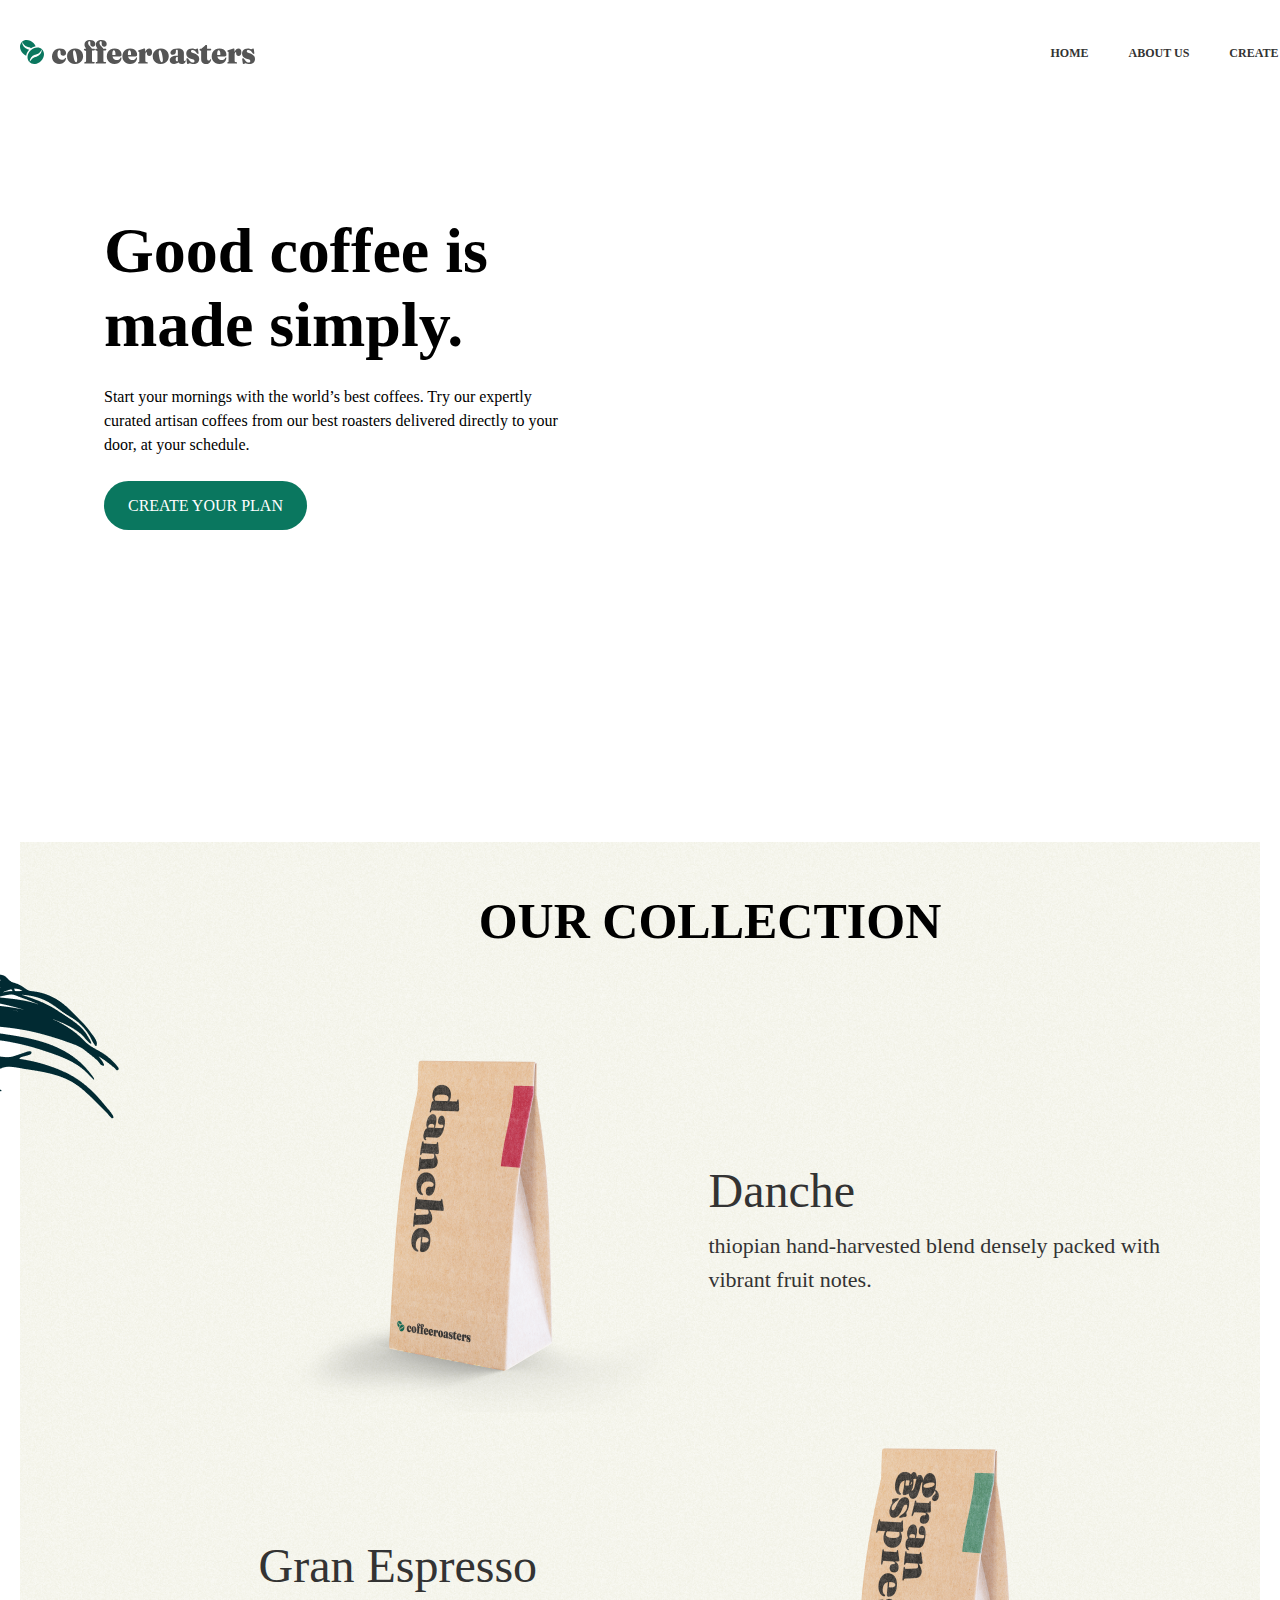
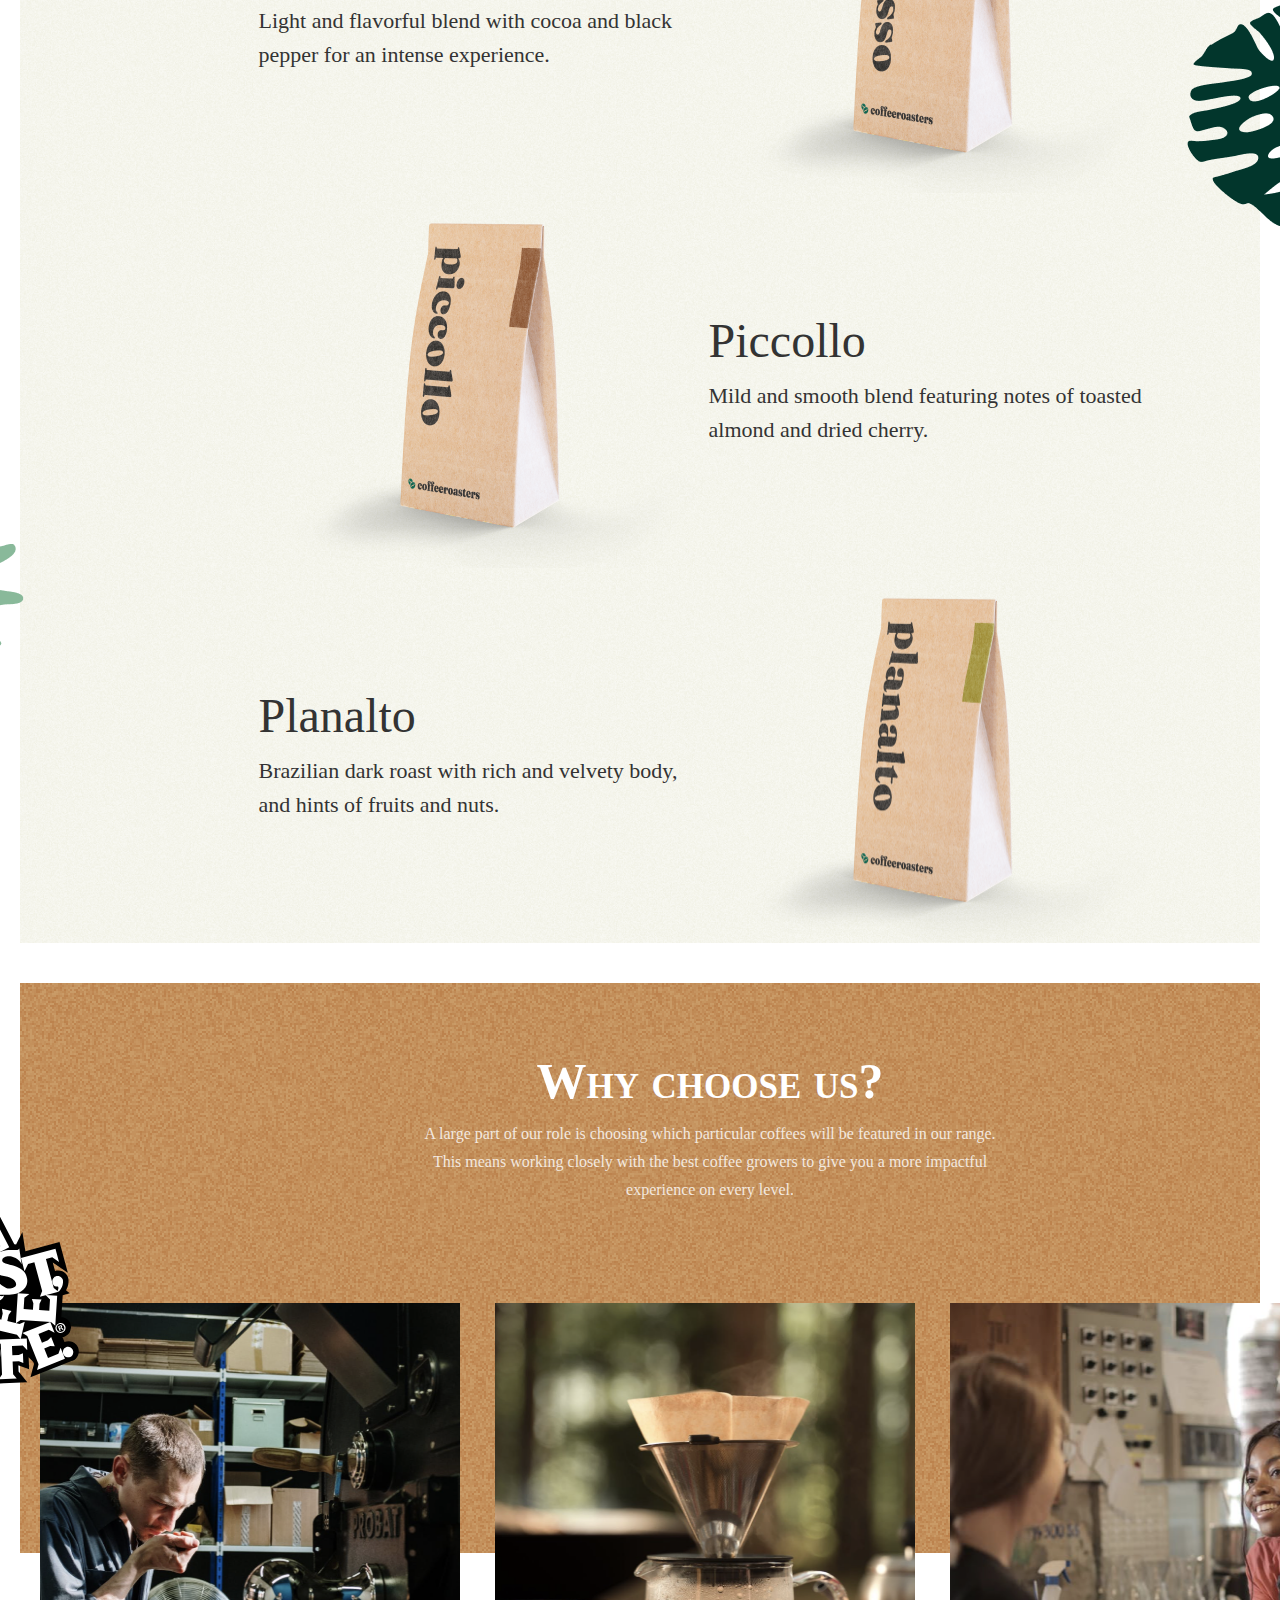
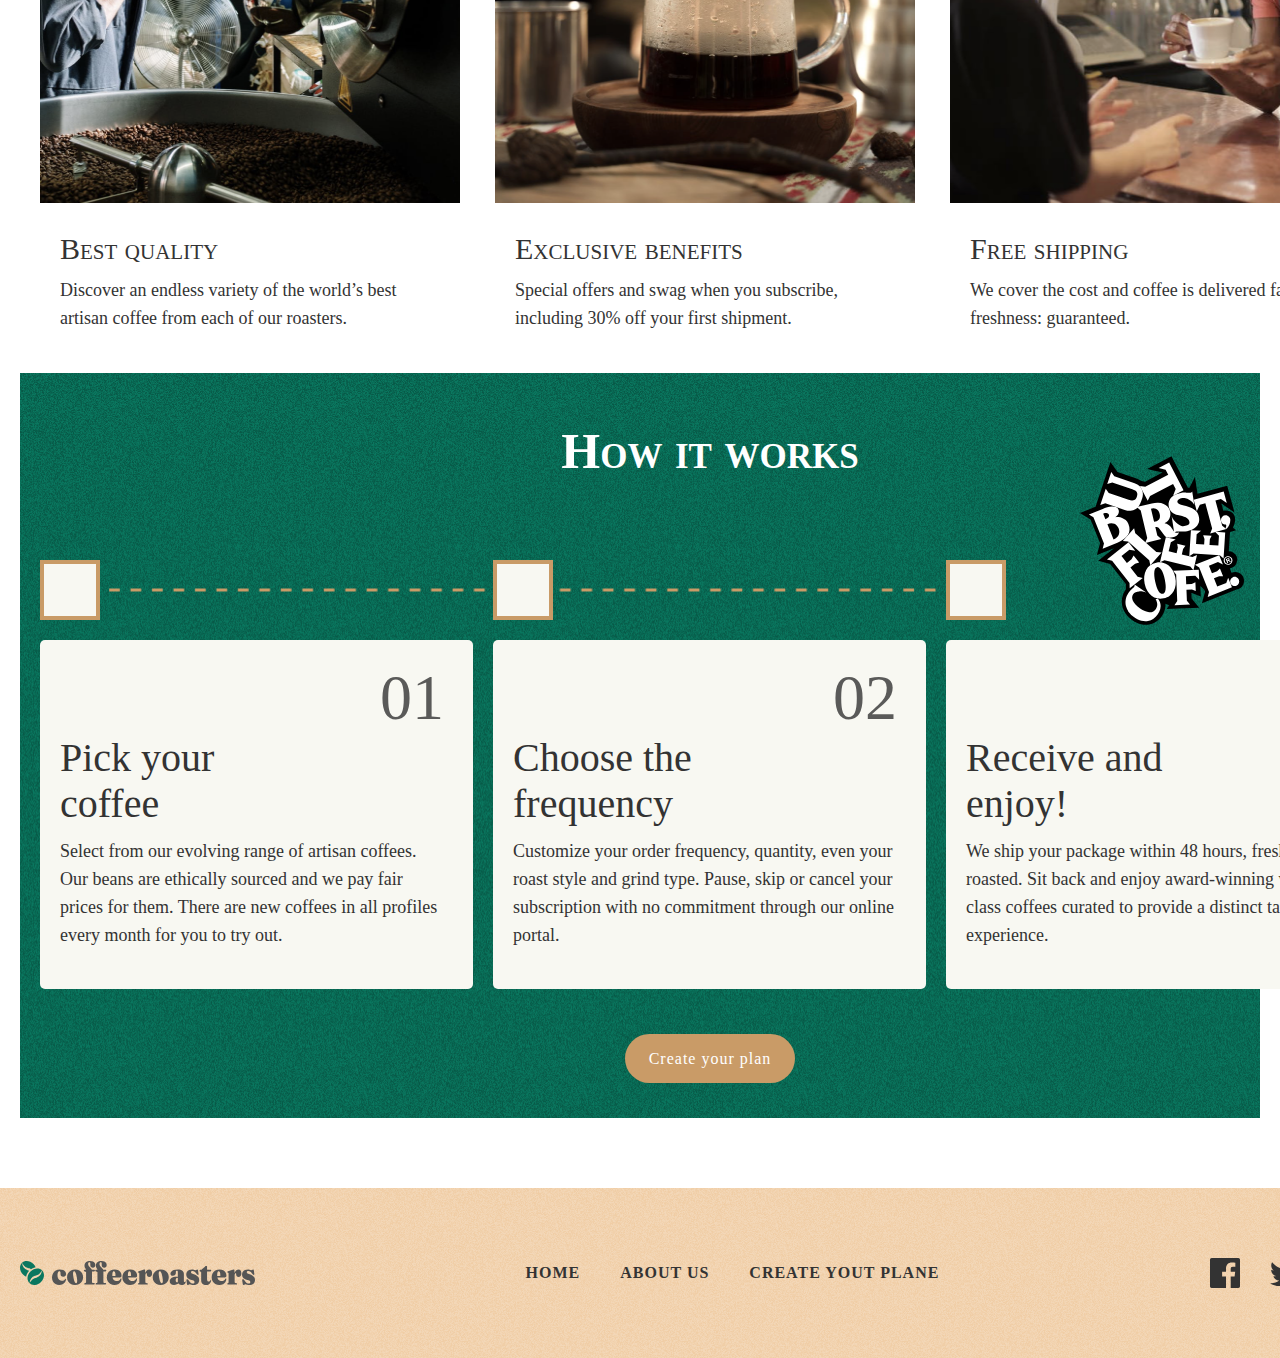
==== commit 93b0a6ac: "add plan.html file" ====
--- a/index.html
+++ b/index.html
@@ -26,7 +26,7 @@
                 <a href="./about.html" class="hero__list__link"> ABOUT US </a>
               </li>
               <li class="hero_list_item">
-                <a href="#" class="hero__list__link"> CREATE YOUR PLANE </a>
+                <a href="./plan.html" class="hero__list__link"> CREATE YOUR PLANE </a>
               </li>
             </ul>
           </nav>
@@ -263,3 +263,5 @@
   
 </body>
 </html>
+
+
--- a/css/main.css
+++ b/css/main.css
@@ -1,2 +1,2 @@
-@font-face{font-family:'Roboto';font-style:normal;font-weight:400;src:url("../fonts/roboto-v29-latin-regular.woff2") format("woff2"),url("../fonts/roboto-v29-latin-regular.woff") format("woff")}@font-face{font-family:'Roboto';font-style:normal;font-weight:500;src:url("../fonts/roboto-v29-latin-500.woff2") format("woff2"),url("../fonts/roboto-v29-latin-500.woff") format("woff")}@font-face{font-family:'Roboto';font-style:normal;font-weight:700;src:url("../fonts/roboto-v29-latin-700.woff2") format("woff2"),url("../fonts/roboto-v29-latin-700.woff") format("woff")}/*! normalize.css v8.0.1 | MIT License | github.com/necolas/normalize.css */html{line-height:1.15;-webkit-text-size-adjust:100%}body{margin:0}main{display:block}h1{font-size:2em;margin:0.67em 0}hr{-webkit-box-sizing:content-box;box-sizing:content-box;height:0;overflow:visible}pre{font-family:monospace, monospace;font-size:1em}a{background-color:transparent}abbr[title]{border-bottom:none;text-decoration:underline;-webkit-text-decoration:underline dotted;text-decoration:underline dotted}b,strong{font-weight:bolder}code,kbd,samp{font-family:monospace, monospace;font-size:1em}small{font-size:80%}sub,sup{font-size:75%;line-height:0;position:relative;vertical-align:baseline}sub{bottom:-0.25em}sup{top:-0.5em}img{border-style:none}button,input,optgroup,select,textarea{font-family:inherit;font-size:100%;line-height:1.15;margin:0}button,input{overflow:visible}button,select{text-transform:none}button,[type="button"],[type="reset"],[type="submit"]{-webkit-appearance:button}button::-moz-focus-inner,[type="button"]::-moz-focus-inner,[type="reset"]::-moz-focus-inner,[type="submit"]::-moz-focus-inner{border-style:none;padding:0}button:-moz-focusring,[type="button"]:-moz-focusring,[type="reset"]:-moz-focusring,[type="submit"]:-moz-focusring{outline:1px dotted ButtonText}fieldset{padding:0.35em 0.75em 0.625em}legend{-webkit-box-sizing:border-box;box-sizing:border-box;color:inherit;display:table;max-width:100%;padding:0;white-space:normal}progress{vertical-align:baseline}textarea{overflow:auto}[type="checkbox"],[type="radio"]{-webkit-box-sizing:border-box;box-sizing:border-box;padding:0}[type="number"]::-webkit-inner-spin-button,[type="number"]::-webkit-outer-spin-button{height:auto}[type="search"]{-webkit-appearance:textfield;outline-offset:-2px}[type="search"]::-webkit-search-decoration{-webkit-appearance:none}::-webkit-file-upload-button{-webkit-appearance:button;font:inherit}details{display:block}summary{display:list-item}template{display:none}[hidden]{display:none}*{-webkit-box-sizing:border-box;box-sizing:border-box}body{margin:0;padding:0;font-family:'Roboto'}img{vertical-align:middle}.visually-hidden{position:absolute;width:1px;height:1px;margin:-1px;padding:0;overflow:hidden;border:0;clip:rect(0 0 0 0)}.visually-hidden{position:absolute;width:1px;height:1px;margin:-1px;padding:0;overflow:hidden;border:0;clip:rect(0 0 0 0)}.container{width:1380px;padding:0 20px;margin:0 auto}header{background-image:url("../images/Rectanglee.png")}.hero__box{display:-webkit-box;display:-ms-flexbox;display:flex;-webkit-box-align:center;-ms-flex-align:center;align-items:center;padding:40px 0}.hero__nav{margin-left:auto}.hero__list{display:-webkit-box;display:-ms-flexbox;display:flex;margin:0;padding:0;list-style:none}.hero__list__item{margin-right:40px}.hero__list__item:nth-child(3){margin-right:0}.hero__list__link{text-decoration:none;color:#333;font-weight:700;font-size:12px;-webkit-transition:0.2s;transition:0.2s}.hero__list__link:hover{color:#0A775F}.holder{background-image:url("../images/img-of-site.png");background-size:710px 696px;background-repeat:no-repeat;background-position:calc(50% + 400px) calc(0px)}.holder__box{position:relative;padding:110px 0px 306px 84px}.holder__box__left{width:464px}.holder__box__left::after{position:absolute;bottom:calc(50% + 270px);right:calc(50% - 130px);display:block;background-image:url("../images/first-coffe.svg");background-size:160px;background-repeat:no-repeat;width:160px;height:160px;-webkit-transform:rotate(-25deg);transform:rotate(-25deg);content:''}.holder__box__title{margin:0;font-weight:700;font-size:64px;margin-bottom:24px}.holder__box__text{margin:0 0 40px 0;font-weight:400;font-size:16px;line-height:24px}.holder__box__link{text-decoration:none;color:#fff;font-weight:500;font-size:16px;background:#0A775F;border-radius:100px;padding:16px 24px;border-radius:50px;-webkit-transition:all 0.2s;transition:all 0.2s}.holder__box__link:hover{background-color:#fff;color:#0A775F}@media only screen and (-webkit-min-device-pixel-ratio: 2), only screen and (min--moz-device-pixel-ratio: 2), only screen and (min-device-pixel-ratio: 2), only screen and (min-resolution: 192dpi), only screen and (min-resolution: 2dppx){.holder{background-image:url("../images/img-of-site@2x.png")}.holder__box__left::after{background-image:url("../images/first-coffe@2x.svg")}}.inner{position:relative;padding:20px;overflow:hidden}.inner::before{display:block;position:absolute;top:calc(52px);right:calc(50% + 490px);background-image:url("../Images/bgi-1.png");background-repeat:no-repeat;width:402px;height:300px;content:""}.inner::after{display:block;position:absolute;top:calc(50% - 190px);right:calc(50% - 969px);background-image:url("../Images/bgi-2.png");background-repeat:no-repeat;width:460px;height:477px;content:""}.inner__box{background-image:url("../Images/bgi.png");background-size:contain}.inner__box::after{display:block;position:absolute;top:calc(50% + 410px);right:calc(50% + 510px);background-image:url("../Images/bgi-3.png");background-repeat:no-repeat;width:420px;height:300px;content:""}.inner__section{display:-webkit-box;display:-ms-flexbox;display:flex;-webkit-box-orient:vertical;-webkit-box-direction:normal;-ms-flex-direction:column;flex-direction:column;-webkit-box-pack:center;-ms-flex-pack:center;justify-content:center;-webkit-box-align:center;-ms-flex-align:center;align-items:center}.inner__title__box{padding-top:50px;margin-bottom:92px}.inner__title{font-weight:700;font-size:50px;line-height:59px;margin:0;padding:0;text-align:center}.inner__list{margin:0;padding:0;width:1114px}.inner__item{display:-webkit-box;display:-ms-flexbox;display:flex;-webkit-box-pack:center;-ms-flex-pack:center;justify-content:center;-webkit-box-align:center;-ms-flex-align:center;align-items:center;cursor:pointer;-webkit-transition:all 0.2s ease;transition:all 0.2s ease;border-radius:5px}.inner__item:nth-child(even){display:-webkit-box;display:-ms-flexbox;display:flex;-webkit-box-orient:horizontal;-webkit-box-direction:reverse;-ms-flex-direction:row-reverse;flex-direction:row-reverse}.inner__item:hover{background-color:#f1d1ac87;opacity:0.9}.inner__item__info{width:453px}.inner__info__title{font-weight:500;font-size:48px;line-height:56px;color:#333;margin:0 0 10px 0}.inner__info__text{font-weight:400;font-size:22px;line-height:34px;color:#333;margin:0}@media only screen and (-webkit-min-device-pixel-ratio: 2), only screen and (min--moz-device-pixel-ratio: 2), only screen and (min-device-pixel-ratio: 2), only screen and (min-resolution: 192dpi), only screen and (min-resolution: 2dppx){.inner::before{background-image:url("../Images/bgi-1@2x.png")}.inner::after{background-image:url("../Images/bgi-2@2x.png")}.inner__box::after{background-image:url("../Images/bgi-3@2x.png")}}.wrap{position:relative;padding:20px;overflow:hidden}.wrap__box{background-image:url("../Images/bgi-4.png");width:100%;height:570px;margin-bottom:250px;padding:20px 0 0 0}.wrapper{position:relative}.wrap__box::before{position:absolute;top:calc(50% - 250px);left:calc( 50% - 750px);display:block;width:199px;height:194px;background-size:contain;background-image:url("../Images/coffe.svg");background-repeat:no-repeat;z-index:1;content:''}.wrapper__box{width:581px;margin:0 auto;padding:50px 0 80px 0;text-align:center}.wrapper__title{font-weight:700;font-size:50px;color:#fff;font-variant:small-caps;margin:0 0 10px 0}.wrapper__text{font-weight:400;font-size:16px;line-height:28px;color:#fff;margin:0;mix-blend-mode:normal;opacity:0.8}.wrapper__list{position:absolute;top:300px;display:-webkit-box;display:-ms-flexbox;display:flex;margin:0;padding:0;list-style-type:none}.wrappper__item{width:420px;margin:0 35px 0 0;border-radius:5px;-webkit-transition:all 0.3s ease;transition:all 0.3s ease;cursor:pointer}.wrappper__item:nth-child(3){margin:0}.wrappper__item:hover{background-color:#C99B67}.wrapper__img{margin-bottom:28px}.list__info{padding:0px 20px 20px 20px}.list__title{font-weight:500;font-size:30px;line-height:35px;font-variant:small-caps;color:#333;margin:0 0 10px 0;-webkit-transition:all 0.3s ease;transition:all 0.3s ease}.wrappper__item:hover .list__title{color:#fff}.list__text{font-weight:400;font-size:18px;line-height:28px;color:#333;margin:0;-webkit-transition:all 0.3s ease;transition:all 0.3s ease}.wrappper__item:hover .list__text{color:#fff}@media only screen and (-webkit-min-device-pixel-ratio: 2), only screen and (min--moz-device-pixel-ratio: 2), only screen and (min-device-pixel-ratio: 2), only screen and (min-resolution: 192dpi), only screen and (min-resolution: 2dppx){.wrap__box::before{background-image:url("../Images/sticker@2x.png")}}.content{position:relative;padding:20px}.box{background-image:url("../Images/bgi-works.png");margin-bottom:50px;padding:50px 0 50px 0}.box::before{position:absolute;top:calc(50% - 290px);left:calc(50% + 440px);display:block;background-image:url("../Images/coffe.svg");background-repeat:no-repeat;background-size:contain;width:221px;height:169px;content:''}.box__title{font-weight:700;font-size:50px;text-align:center;font-variant:small-caps;color:#fff;margin:0 0 80px 0}.span{display:-webkit-box;display:-ms-flexbox;display:flex;-webkit-box-pack:justify;-ms-flex-pack:justify;justify-content:space-between;background-image:url("../Images/border.png");background-repeat:no-repeat;background-size:contain;background-position:calc(10px) center;width:966px;margin-bottom:20px}.span__box{width:60px;height:60px;background:#F8F8F2;border:4px solid #C99B67;cursor:pointer}.span__box:hover{background-position:center;background-repeat:no-repeat;background-image:url("../Images/check.png")}.content__list{display:-webkit-box;display:-ms-flexbox;display:flex;margin:0 0 60px 0;padding:0;list-style:none}.content__list__item{width:433px;margin-right:20px;padding:20px 24px 40px 20px;background:#F8F8F2;border-radius:5px;-webkit-transition:all 0.2s ease;transition:all 0.2s ease}.content__list__item:hover{cursor:pointer;background-color:#C99B67}.content__list__item:nth-child(3){margin-right:0}.content__list__span{margin-left:320px;font-weight:400;font-size:64px;line-height:75px;font-variant:small-caps;color:#333;opacity:0.8;-webkit-transition:0.2s ease;transition:0.2s ease}.content__list__item:hover .content__list__span{color:#fff}.content__list__title{font-weight:500;font-size:40px;color:#333;margin:0 0 10px 0;-webkit-transition:all 0.2s ease;transition:all 0.2s ease}.content__list__item:hover .content__list__title{color:#fff}.content__list__text{font-weight:400;font-size:18px;line-height:28px;color:#333;margin:0;-webkit-transition:all 0.2s ease;transition:all 0.2s ease}.content__list__item:hover .content__list__text{color:#fff}.content__link__box{text-align:center}.content__link{text-decoration:none;font-weight:500;font-size:16px;padding:16px 24px;background:#C99B67;border-radius:100px;line-height:19px;text-align:center;letter-spacing:1px;color:#fff;mix-blend-mode:normal;-webkit-transition:0.2s ease;transition:0.2s ease}.content__link:hover{color:#C99B67;background:#fff}@media only screen and (-webkit-min-device-pixel-ratio: 2), only screen and (min--moz-device-pixel-ratio: 2), only screen and (min-device-pixel-ratio: 2), only screen and (min-resolution: 192dpi), only screen and (min-resolution: 2dppx){.box::before{background-image:url("../Images/coffe@2x.svg")}}.about__holder{background-image:url("../Images/about-img-site.png");background-size:710px 596px;background-repeat:no-repeat;background-position:calc(50% + 400px) calc(0px)}.about__holder__box{position:relative;padding:110px 0px 256px 84px}.about__holder__box__left{width:464px}.about__holder__box__left::after{position:absolute;bottom:calc(50% + 210px);right:calc(50% - 130px);display:block;background-image:url(../images/first-coffe.svg);background-size:160px;background-repeat:no-repeat;width:160px;height:160px;-webkit-transform:rotate(-25deg);transform:rotate(-25deg);content:''}.about__holder__box__title{margin:0;font-weight:700;font-size:64px;margin-bottom:24px}.about__holder__box__text{margin:0;margin-bottom:34px;font-style:normal;font-weight:400;font-size:16px;line-height:24px}.about__holder__box__link{text-decoration:none;color:#fff;font-weight:500;font-size:16px;background:#0A775F;border-radius:100px;padding:16px 24px;border-radius:50px;-webkit-transition:all 0.2s;transition:all 0.2s}.about__holder__box__link:hover{background-color:#fff;color:#0A775F}@media only screen and (-webkit-min-device-pixel-ratio: 2), only screen and (min--moz-device-pixel-ratio: 2), only screen and (min-device-pixel-ratio: 2), only screen and (min-resolution: 192dpi), only screen and (min-resolution: 2dppx){.about__holder{background-image:url("../images/about-img-site@2x.png")}.about__holder__box__left::after{background-image:url("../images/first-coffe@2x.svg")}}.about__inner{position:relative;padding:20px;overflow:hidden}.about__inner::before{display:block;position:absolute;top:calc(52px);right:calc(50% + 490px);background-image:url("../Images/bgi-1.png");background-repeat:no-repeat;width:402px;height:300px;content:""}.about__inner__box{background-image:url("../Images/bgi.png");background-size:contain;padding:160px 0}.about__inner__big__info{display:-webkit-box;display:-ms-flexbox;display:flex;-webkit-box-pack:space-evenly;-ms-flex-pack:space-evenly;justify-content:space-evenly;-webkit-box-align:center;-ms-flex-align:center;align-items:center;cursor:pointer;width:1380px;-webkit-transition:all 0.2s ease;transition:all 0.2s ease;border-radius:5px}.about__inner__info{width:626px}.about__inner__info__title{font-weight:500;font-size:48px;line-height:56px;color:#333;margin:0 0 10px 0}.about__inner__info__text{font-family:'Roboto';font-style:normal;font-weight:400;font-size:18px;line-height:30px;color:#333;margin:0}@media only screen and (-webkit-min-device-pixel-ratio: 2), only screen and (min--moz-device-pixel-ratio: 2), only screen and (min-device-pixel-ratio: 2), only screen and (min-resolution: 192dpi), only screen and (min-resolution: 2dppx){.about__inner::before{background-image:url("../Images/bgi-1@2x.png")}}.about__wrap{position:relative;padding:160px 20px 20px 20px;overflow:hidden}.about__wrap__box{background-image:url("../Images/bgi-4.png");width:100%;height:570px;padding:20px 0 0 0}.about__wrapper{padding:100px}.about__wrapper__info{width:639px}.about__title{margin:0 0 24px 0;font-weight:700;font-size:50px;line-height:59px;font-variant:small-caps;color:#fff}.about__text{margin:0;font-weight:400;font-size:18px;line-height:30px;color:#FFFFFF;mix-blend-mode:normal;opacity:0.8}.about__img{position:absolute;top:calc(50% - 310px);left:calc(50% - -150px)}@media only screen and (-webkit-min-device-pixel-ratio: 2), only screen and (min--moz-device-pixel-ratio: 2), only screen and (min-device-pixel-ratio: 2), only screen and (min-resolution: 192dpi), only screen and (min-resolution: 2dppx){.about__wrap__box::before{background-image:url("../Images/sticker@2x.png")}}.about__content{position:relative;padding:20px}.about__box{background-image:url("../Images/bgi-works.png");margin-bottom:50px;padding:50px 0 50px 0}.about__box__title{font-weight:700;font-size:50px;text-align:center;color:#fff;margin:0 0 80px 0}.about__content__list{display:-webkit-box;display:-ms-flexbox;display:flex;margin:0 0 60px 0;padding:0;list-style:none}.about__content__list__item{width:433px;margin-right:20px;padding:20px 24px 40px 20px;background:#F8F8F2;border-radius:5px;-webkit-transition:all .5s ease-in-out;transition:all .5s ease-in-out}.about__content__list__item:hover{cursor:pointer;display:-webkit-box;display:-ms-flexbox;display:flex;-webkit-box-align:center;-ms-flex-align:center;align-items:center;height:348px;text-align:center;background-color:#c19c67e7}.about__content__list__item:nth-child(3){margin-right:0}.about__content__list__img{margin-left:250px;-webkit-transition:0.2s ease;transition:0.2s ease}.about__content__list__item:hover .about__content__list__img{display:none}.about__content__list__item:hover .about__content__list__span{color:#fff}.about__content__info{width:158px}.about__content__list__item:hover .about__content__info{width:358px}.about__content__list__title{font-weight:500;font-size:40px;color:#333;margin:0 0 10px 0;-webkit-transition:all 0.2s ease;transition:all 0.2s ease}.about__content__list__item:hover .about__content__list__title{color:#fff}.about__content__list__text{font-weight:400;font-size:18px;line-height:28px;color:#333;margin:0;-webkit-transition:all 0.2s ease;transition:all 0.2s ease}.about__content__list__item:hover .about__content__list__text{color:#fff}.about__content__link__box{text-align:center}@media only screen and (-webkit-min-device-pixel-ratio: 2), only screen and (min--moz-device-pixel-ratio: 2), only screen and (min-device-pixel-ratio: 2), only screen and (min-resolution: 192dpi), only screen and (min-resolution: 2dppx){.box::before{background-image:url("../Images/coffe@2x.svg")}}footer{background-image:url("../Images/Rectanglee.png")}.footer{display:-webkit-box;display:-ms-flexbox;display:flex;-webkit-box-align:center;-ms-flex-align:center;align-items:center;-webkit-box-pack:justify;-ms-flex-pack:justify;justify-content:space-between;padding:70px 0 70px 0}.nav__list{display:-webkit-box;display:-ms-flexbox;display:flex;-webkit-box-align:center;-ms-flex-align:center;align-items:center;margin:0;padding:0;list-style-type:none}.nav__item{margin-right:40px}.nav__item:nth-child(3){margin-right:0}.nav__link{text-decoration:none;font-weight:700;font-size:16px;text-align:center;letter-spacing:1px;color:#333}.nav__listicon{display:-webkit-box;display:-ms-flexbox;display:flex;-webkit-box-align:center;-ms-flex-align:center;align-items:center;margin:0;padding:0;list-style-type:none}.nav__itemicon{margin-right:30px}.nav__itemicon:nth-child(3){margin-right:0}
+@font-face{font-family:'Roboto';font-style:normal;font-weight:400;src:url("../fonts/roboto-v29-latin-regular.woff2") format("woff2"),url("../fonts/roboto-v29-latin-regular.woff") format("woff")}@font-face{font-family:'Roboto';font-style:normal;font-weight:500;src:url("../fonts/roboto-v29-latin-500.woff2") format("woff2"),url("../fonts/roboto-v29-latin-500.woff") format("woff")}@font-face{font-family:'Roboto';font-style:normal;font-weight:700;src:url("../fonts/roboto-v29-latin-700.woff2") format("woff2"),url("../fonts/roboto-v29-latin-700.woff") format("woff")}/*! normalize.css v8.0.1 | MIT License | github.com/necolas/normalize.css */html{line-height:1.15;-webkit-text-size-adjust:100%}body{margin:0}main{display:block}h1{font-size:2em;margin:0.67em 0}hr{-webkit-box-sizing:content-box;box-sizing:content-box;height:0;overflow:visible}pre{font-family:monospace, monospace;font-size:1em}a{background-color:transparent}abbr[title]{border-bottom:none;text-decoration:underline;-webkit-text-decoration:underline dotted;text-decoration:underline dotted}b,strong{font-weight:bolder}code,kbd,samp{font-family:monospace, monospace;font-size:1em}small{font-size:80%}sub,sup{font-size:75%;line-height:0;position:relative;vertical-align:baseline}sub{bottom:-0.25em}sup{top:-0.5em}img{border-style:none}button,input,optgroup,select,textarea{font-family:inherit;font-size:100%;line-height:1.15;margin:0}button,input{overflow:visible}button,select{text-transform:none}button,[type="button"],[type="reset"],[type="submit"]{-webkit-appearance:button}button::-moz-focus-inner,[type="button"]::-moz-focus-inner,[type="reset"]::-moz-focus-inner,[type="submit"]::-moz-focus-inner{border-style:none;padding:0}button:-moz-focusring,[type="button"]:-moz-focusring,[type="reset"]:-moz-focusring,[type="submit"]:-moz-focusring{outline:1px dotted ButtonText}fieldset{padding:0.35em 0.75em 0.625em}legend{-webkit-box-sizing:border-box;box-sizing:border-box;color:inherit;display:table;max-width:100%;padding:0;white-space:normal}progress{vertical-align:baseline}textarea{overflow:auto}[type="checkbox"],[type="radio"]{-webkit-box-sizing:border-box;box-sizing:border-box;padding:0}[type="number"]::-webkit-inner-spin-button,[type="number"]::-webkit-outer-spin-button{height:auto}[type="search"]{-webkit-appearance:textfield;outline-offset:-2px}[type="search"]::-webkit-search-decoration{-webkit-appearance:none}::-webkit-file-upload-button{-webkit-appearance:button;font:inherit}details{display:block}summary{display:list-item}template{display:none}[hidden]{display:none}*{-webkit-box-sizing:border-box;box-sizing:border-box}body{margin:0;padding:0;font-family:'Roboto' sans-serif}img{vertical-align:middle}.visually-hidden{position:absolute;width:1px;height:1px;margin:-1px;padding:0;overflow:hidden;border:0;clip:rect(0 0 0 0)}.container{width:1380px;padding:0 20px;margin:0 auto}header{background-image:url("../images/Rectanglee.png")}.hero__box{display:-webkit-box;display:-ms-flexbox;display:flex;-webkit-box-align:center;-ms-flex-align:center;align-items:center;padding:40px 0}.hero__nav{margin-left:auto}.hero__list{display:-webkit-box;display:-ms-flexbox;display:flex;margin:0;padding:0;list-style:none}.hero__list__item{margin-right:40px}.hero__list__item:nth-child(3){margin-right:0}.hero__list__link{text-decoration:none;color:#333;font-weight:700;font-size:12px;-webkit-transition:0.2s;transition:0.2s}.hero__list__link:hover{color:#0A775F}.holder{background-image:url("../images/img-of-site.png");background-size:710px 716px;background-repeat:no-repeat;background-position:calc(50% + 400px) calc(0px)}.holder__box{position:relative;padding:110px 0px 306px 84px}.holder__box__left{width:464px}.holder__box__left::after{position:absolute;bottom:calc(50% + 270px);right:calc(50% - 130px);display:block;background-image:url("../images/first-coffe.svg");background-size:160px;background-repeat:no-repeat;width:160px;height:160px;-webkit-transform:rotate(-25deg);transform:rotate(-25deg);content:''}.holder__box__title{margin:0;font-weight:700;font-size:64px;margin-bottom:24px}.holder__box__text{margin:0 0 40px 0;font-weight:400;font-size:16px;line-height:24px}.holder__box__link{text-decoration:none;color:#fff;font-weight:500;font-size:16px;background:#0A775F;border-radius:100px;padding:16px 24px;border-radius:50px;-webkit-transition:all 0.2s;transition:all 0.2s}.holder__box__link:hover{background-color:#fff;color:#0A775F}@media only screen and (-webkit-min-device-pixel-ratio: 2), only screen and (min--moz-device-pixel-ratio: 2), only screen and (min-device-pixel-ratio: 2), only screen and (min-resolution: 192dpi), only screen and (min-resolution: 2dppx){.holder{background-image:url("../images/img-of-site@2x.png")}.holder__box__left::after{background-image:url("../images/first-coffe@2x.svg")}}.inner{position:relative;padding:20px;overflow:hidden}.inner::before{display:block;position:absolute;top:calc(52px);right:calc(50% + 490px);background-image:url("../Images/bgi-1.png");background-repeat:no-repeat;width:402px;height:300px;content:""}.inner::after{display:block;position:absolute;top:calc(50% - 190px);right:calc(50% - 969px);background-image:url("../Images/bgi-2.png");background-repeat:no-repeat;width:460px;height:477px;content:""}.inner__box{background-image:url("../Images/bgi.png");background-size:contain}.inner__box::after{display:block;position:absolute;top:calc(50% + 410px);right:calc(50% + 510px);background-image:url("../Images/bgi-3.png");background-repeat:no-repeat;width:420px;height:300px;content:""}.inner__section{display:-webkit-box;display:-ms-flexbox;display:flex;-webkit-box-orient:vertical;-webkit-box-direction:normal;-ms-flex-direction:column;flex-direction:column;-webkit-box-pack:center;-ms-flex-pack:center;justify-content:center;-webkit-box-align:center;-ms-flex-align:center;align-items:center}.inner__title__box{padding-top:50px;margin-bottom:92px}.inner__title{font-weight:700;font-size:50px;line-height:59px;margin:0;padding:0;text-align:center}.inner__list{margin:0;padding:0;width:1114px}.inner__item{display:-webkit-box;display:-ms-flexbox;display:flex;-webkit-box-pack:center;-ms-flex-pack:center;justify-content:center;-webkit-box-align:center;-ms-flex-align:center;align-items:center;cursor:pointer;-webkit-transition:all 0.2s ease;transition:all 0.2s ease;border-radius:5px}.inner__item:nth-child(even){display:-webkit-box;display:-ms-flexbox;display:flex;-webkit-box-orient:horizontal;-webkit-box-direction:reverse;-ms-flex-direction:row-reverse;flex-direction:row-reverse}.inner__item:hover{background-color:#f1d1ac87;opacity:0.9}.inner__item__info{width:453px}.inner__info__title{font-weight:500;font-size:48px;line-height:56px;color:#333;margin:0 0 10px 0}.inner__info__text{font-weight:400;font-size:22px;line-height:34px;color:#333;margin:0}@media only screen and (-webkit-min-device-pixel-ratio: 2), only screen and (min--moz-device-pixel-ratio: 2), only screen and (min-device-pixel-ratio: 2), only screen and (min-resolution: 192dpi), only screen and (min-resolution: 2dppx){.inner::before{background-image:url("../Images/bgi-1@2x.png")}.inner::after{background-image:url("../Images/bgi-2@2x.png")}.inner__box::after{background-image:url("../Images/bgi-3@2x.png")}}.wrap{position:relative;padding:20px;overflow:hidden}.wrap__box{background-image:url("../Images/bgi-4.png");width:100%;height:570px;margin-bottom:380px;padding:20px 0 0 0}.wrapper{position:relative}.wrap__box::before{position:absolute;top:calc(50% - 250px);left:calc( 50% - 750px);display:block;width:199px;height:194px;background-size:contain;background-image:url("../Images/coffe.svg");background-repeat:no-repeat;z-index:1;content:''}.wrapper__box{width:581px;margin:0 auto;padding:50px 0 80px 0;text-align:center}.wrapper__title{font-weight:700;font-size:50px;color:#fff;font-variant:small-caps;margin:0 0 10px 0}.wrapper__text{font-weight:400;font-size:16px;line-height:28px;color:#fff;margin:0;mix-blend-mode:normal;opacity:0.8}.wrapper__list{position:absolute;top:300px;display:-webkit-box;display:-ms-flexbox;display:flex;margin:0;padding:0;list-style-type:none}.wrappper__item{width:420px;margin:0 35px 0 0;border-radius:5px;-webkit-transition:all 0.3s ease;transition:all 0.3s ease;cursor:pointer}.wrappper__item:nth-child(3){margin:0}.wrappper__item:hover{background-color:#C99B67}.wrapper__img{margin-bottom:28px}.list__info{padding:0px 20px 20px 20px}.list__title{font-weight:500;font-size:30px;line-height:35px;font-variant:small-caps;color:#333;margin:0 0 10px 0;-webkit-transition:all 0.3s ease;transition:all 0.3s ease}.wrappper__item:hover .list__title{color:#fff}.list__text{font-weight:400;font-size:18px;line-height:28px;color:#333;margin:0;-webkit-transition:all 0.3s ease;transition:all 0.3s ease}.wrappper__item:hover .list__text{color:#fff}@media only screen and (-webkit-min-device-pixel-ratio: 2), only screen and (min--moz-device-pixel-ratio: 2), only screen and (min-device-pixel-ratio: 2), only screen and (min-resolution: 192dpi), only screen and (min-resolution: 2dppx){.wrap__box::before{background-image:url("../Images/sticker@2x.png")}}.content{position:relative;padding:20px}.box{background-image:url("../Images/bgi-works.png");margin-bottom:50px;padding:50px 0 50px 0}.box::before{position:absolute;top:calc(50% - 290px);left:calc(50% + 440px);display:block;background-image:url("../Images/coffe.svg");background-repeat:no-repeat;background-size:contain;width:221px;height:169px;content:''}.box__title{font-weight:700;font-size:50px;text-align:center;font-variant:small-caps;color:#fff;margin:0 0 80px 0}.span{display:-webkit-box;display:-ms-flexbox;display:flex;-webkit-box-pack:justify;-ms-flex-pack:justify;justify-content:space-between;background-image:url("../Images/border.png");background-repeat:no-repeat;background-size:contain;background-position:calc(10px) center;width:966px;margin-bottom:20px}.span__box{width:60px;height:60px;background:#F8F8F2;border:4px solid #C99B67;cursor:pointer}.span__box:hover{background-position:center;background-repeat:no-repeat;background-image:url("../Images/check.png")}.content__list{display:-webkit-box;display:-ms-flexbox;display:flex;margin:0 0 60px 0;padding:0;list-style:none}.content__list__item{width:433px;margin-right:20px;padding:20px 24px 40px 20px;background:#F8F8F2;border-radius:5px;-webkit-transition:all 0.2s ease;transition:all 0.2s ease}.content__list__item:hover{cursor:pointer;background-color:#C99B67}.content__list__item:nth-child(3){margin-right:0}.content__list__span{margin-left:320px;font-weight:400;font-size:64px;line-height:75px;font-variant:small-caps;color:#333;opacity:0.8;-webkit-transition:0.2s ease;transition:0.2s ease}.content__list__item:hover .content__list__span{color:#fff}.content__list__title{font-weight:500;font-size:40px;color:#333;margin:0 0 10px 0;-webkit-transition:all 0.2s ease;transition:all 0.2s ease}.content__list__item:hover .content__list__title{color:#fff}.content__list__text{font-weight:400;font-size:18px;line-height:28px;color:#333;margin:0;-webkit-transition:all 0.2s ease;transition:all 0.2s ease}.content__list__item:hover .content__list__text{color:#fff}.content__link__box{text-align:center}.content__link{text-decoration:none;font-weight:500;font-size:16px;padding:16px 24px;background:#C99B67;border-radius:100px;line-height:19px;text-align:center;letter-spacing:1px;color:#fff;mix-blend-mode:normal;-webkit-transition:0.2s ease;transition:0.2s ease}.content__link:hover{color:#C99B67;background:#fff}@media only screen and (-webkit-min-device-pixel-ratio: 2), only screen and (min--moz-device-pixel-ratio: 2), only screen and (min-device-pixel-ratio: 2), only screen and (min-resolution: 192dpi), only screen and (min-resolution: 2dppx){.box::before{background-image:url("../Images/coffe@2x.svg")}}.about__holder{background-image:url("../Images/about-img-site.png");background-size:710px 596px;background-repeat:no-repeat;background-position:calc(50% + 400px) calc(0px)}.about__holder__box{position:relative;padding:110px 0px 256px 84px}.about__holder__box__left{width:464px}.about__holder__box__left::after{position:absolute;bottom:calc(50% + 210px);right:calc(50% - 130px);display:block;background-image:url(../images/first-coffe.svg);background-size:160px;background-repeat:no-repeat;width:160px;height:160px;-webkit-transform:rotate(-25deg);transform:rotate(-25deg);content:''}.about__holder__box__title{margin:0;font-weight:700;font-size:64px;margin-bottom:24px}.about__holder__box__text{margin:0;margin-bottom:34px;font-style:normal;font-weight:400;font-size:16px;line-height:24px}.about__holder__box__link{text-decoration:none;color:#fff;font-weight:500;font-size:16px;background:#0A775F;border-radius:100px;padding:16px 24px;border-radius:50px;-webkit-transition:all 0.2s;transition:all 0.2s}.about__holder__box__link:hover{background-color:#fff;color:#0A775F}@media only screen and (-webkit-min-device-pixel-ratio: 2), only screen and (min--moz-device-pixel-ratio: 2), only screen and (min-device-pixel-ratio: 2), only screen and (min-resolution: 192dpi), only screen and (min-resolution: 2dppx){.about__holder{background-image:url("../images/about-img-site@2x.png")}.about__holder__box__left::after{background-image:url("../images/first-coffe@2x.svg")}}.about__inner{position:relative;padding:20px;overflow:hidden}.about__inner::before{display:block;position:absolute;top:calc(52px);right:calc(50% + 490px);background-image:url("../Images/bgi-1.png");background-repeat:no-repeat;width:402px;height:300px;content:""}.about__inner__box{background-image:url("../Images/bgi.png");background-size:contain;padding:160px 0}.about__inner__big__info{display:-webkit-box;display:-ms-flexbox;display:flex;-webkit-box-pack:space-evenly;-ms-flex-pack:space-evenly;justify-content:space-evenly;-webkit-box-align:center;-ms-flex-align:center;align-items:center;cursor:pointer;width:1380px;-webkit-transition:all 0.2s ease;transition:all 0.2s ease;border-radius:5px}.about__inner__info{width:626px}.about__inner__info__title{font-weight:500;font-size:48px;line-height:56px;color:#333;margin:0 0 10px 0}.about__inner__info__text{font-family:'Roboto';font-style:normal;font-weight:400;font-size:18px;line-height:30px;color:#333;margin:0}@media only screen and (-webkit-min-device-pixel-ratio: 2), only screen and (min--moz-device-pixel-ratio: 2), only screen and (min-device-pixel-ratio: 2), only screen and (min-resolution: 192dpi), only screen and (min-resolution: 2dppx){.about__inner::before{background-image:url("../Images/bgi-1@2x.png")}}.about__wrap{position:relative;padding:160px 20px 20px 20px;overflow:hidden}.about__wrap__box{background-image:url("../Images/bgi-4.png");width:100%;height:570px;padding:20px 0 0 0}.about__wrapper{padding:100px}.about__wrapper__info{width:639px}.about__title{margin:0 0 24px 0;font-weight:700;font-size:50px;line-height:59px;font-variant:small-caps;color:#fff}.about__text{margin:0;font-weight:400;font-size:18px;line-height:30px;color:#FFFFFF;mix-blend-mode:normal;opacity:0.8}.about__img{position:absolute;top:calc(50% - 310px);left:calc(50% - -150px)}@media only screen and (-webkit-min-device-pixel-ratio: 2), only screen and (min--moz-device-pixel-ratio: 2), only screen and (min-device-pixel-ratio: 2), only screen and (min-resolution: 192dpi), only screen and (min-resolution: 2dppx){.about__wrap__box::before{background-image:url("../Images/sticker@2x.png")}}.about__content{position:relative;padding:20px}.about__box{background-image:url("../Images/bgi-works.png");margin-bottom:50px;padding:50px 0 50px 0}.about__box__title{font-weight:700;font-size:50px;text-align:center;color:#fff;margin:0 0 80px 0}.about__content__list{display:-webkit-box;display:-ms-flexbox;display:flex;margin:0 0 60px 0;padding:0;list-style:none}.about__content__list__item{width:433px;margin-right:20px;padding:20px 24px 40px 20px;background:#F8F8F2;border-radius:5px;-webkit-transition:all .5s ease-in-out;transition:all .5s ease-in-out}.about__content__list__item:hover{cursor:pointer;display:-webkit-box;display:-ms-flexbox;display:flex;-webkit-box-align:center;-ms-flex-align:center;align-items:center;height:348px;text-align:center;background-color:#c19c67e7}.about__content__list__item:nth-child(3){margin-right:0}.about__content__list__img{margin-left:250px;-webkit-transition:0.2s ease;transition:0.2s ease}.about__content__list__item:hover .about__content__list__img{display:none}.about__content__list__item:hover .about__content__list__span{color:#fff}.about__content__info{width:158px}.about__content__list__item:hover .about__content__info{width:358px}.about__content__list__title{font-weight:500;font-size:40px;color:#333;margin:0 0 10px 0;-webkit-transition:all 0.2s ease;transition:all 0.2s ease}.about__content__list__item:hover .about__content__list__title{color:#fff}.about__content__list__text{font-weight:400;font-size:18px;line-height:28px;color:#333;margin:0;-webkit-transition:all 0.2s ease;transition:all 0.2s ease}.about__content__list__item:hover .about__content__list__text{color:#fff}.about__content__link__box{text-align:center}@media only screen and (-webkit-min-device-pixel-ratio: 2), only screen and (min--moz-device-pixel-ratio: 2), only screen and (min-device-pixel-ratio: 2), only screen and (min-resolution: 192dpi), only screen and (min-resolution: 2dppx){.box::before{background-image:url("../Images/coffe@2x.svg")}}.plan__holder{background-image:url("../Images/plan-bg.png");background-size:710px 596px;background-repeat:no-repeat;background-position:calc(50% + 400px) calc(0px)}.plan__holder__box{position:relative;padding:110px 0px 256px 84px}.plan__holder__box__left{width:464px}.plan__holder__box__left::after{position:absolute;bottom:calc(50% + 210px);right:calc(50% - 130px);display:block;background-image:url("../images/first-coffe.svg");background-size:160px;background-repeat:no-repeat;width:160px;height:160px;-webkit-transform:rotate(-25deg);transform:rotate(-25deg);content:''}.plan__holder__box__title{margin:0;font-weight:700;font-size:64px;margin-bottom:24px}.plan__holder__box__text{margin:0;margin-bottom:34px;font-style:normal;font-weight:400;font-size:16px;line-height:24px}.plan__holder__box__link{text-decoration:none;color:#fff;font-weight:500;font-size:16px;background:#0A775F;border-radius:100px;padding:16px 24px;border-radius:50px;-webkit-transition:all 0.2s;transition:all 0.2s}.plan__holder__box__link:hover{background-color:#fff;color:#0A775F}@media only screen and (-webkit-min-device-pixel-ratio: 2), only screen and (min--moz-device-pixel-ratio: 2), only screen and (min-device-pixel-ratio: 2), only screen and (min-resolution: 192dpi), only screen and (min-resolution: 2dppx){.plan__holder{background-image:url("../images/plan-bg@2x.png")}.plan__holder__box__left::after{background-image:url("../images/first-coffe@2x.svg")}}.plan__content{position:relative;padding:20px}.plan__box{background-image:url("../Images/bgi-works.png");padding:50px 0 50px 0}.plan__box__title{font-weight:700;font-size:50px;text-align:center;font-variant:small-caps;color:#fff;margin:0 0 80px 0}.span{display:-webkit-box;display:-ms-flexbox;display:flex;-webkit-box-pack:justify;-ms-flex-pack:justify;justify-content:space-between;background-image:url("../Images/border.png");background-repeat:no-repeat;background-size:contain;background-position:calc(10px) center;width:966px;margin-bottom:20px}.span__box{width:60px;height:60px;background:#F8F8F2;border:4px solid #C99B67;cursor:pointer}.span__box:hover{background-position:center;background-repeat:no-repeat;background-image:url("../Images/check.png")}.plan__content__list{display:-webkit-box;display:-ms-flexbox;display:flex;margin:0 0 60px 0;padding:0;list-style:none}.plan__content__list__item{width:433px;margin-right:20px;padding:20px 24px 40px 20px;background:#F8F8F2;border-radius:5px;-webkit-transition:all 0.2s ease;transition:all 0.2s ease}.plan__content__list__item:hover{cursor:pointer;background-color:#C99B67}.plan__content__list__item:nth-child(3){margin-right:0}.plan__content__list__span{margin-left:320px;font-weight:400;font-size:64px;line-height:75px;font-variant:small-caps;color:#333;opacity:0.8;-webkit-transition:0.2s ease;transition:0.2s ease}.plan__content__list__item:hover .plan__content__list__span{color:#fff}.plan__content__list__title{font-weight:500;font-size:40px;color:#333;margin:0 0 10px 0;-webkit-transition:all 0.2s ease;transition:all 0.2s ease}.plan__content__list__item:hover .plan__content__list__title{color:#fff}.plan__content__list__text{font-weight:400;font-size:18px;line-height:28px;color:#333;margin:0;-webkit-transition:all 0.2s ease;transition:all 0.2s ease}.plan__content__list__item:hover .plan__content__list__text{color:#fff}.plan__content__link__box{text-align:center}.plan__content__link{text-decoration:none;font-weight:500;font-size:16px;padding:16px 24px;background:#C99B67;border-radius:100px;line-height:19px;text-align:center;letter-spacing:1px;color:#fff;mix-blend-mode:normal;-webkit-transition:0.2s ease;transition:0.2s ease}.plan__content__link:hover{color:#C99B67;background:#fff}@media only screen and (-webkit-min-device-pixel-ratio: 2), only screen and (min--moz-device-pixel-ratio: 2), only screen and (min-device-pixel-ratio: 2), only screen and (min-resolution: 192dpi), only screen and (min-resolution: 2dppx){.plan__box::before{background-image:url("../Images/coffe@2x.svg")}}.plan__inner{position:relative;padding:20px;overflow:hidden}.plan__inner::before{display:block;position:absolute;top:calc(800px);right:calc(50% + 490px);background-image:url("../Images/bgi-1.png");background-repeat:no-repeat;width:402px;height:300px;content:""}.plan__inner::after{display:block;position:absolute;top:calc(50% - 723px);right:calc(50% - 995px);background-image:url("../Images/bgi-2.png");background-repeat:no-repeat;width:391px;height:476px;content:""}.plan__inner__box{background-image:url("../Images/plan-inner-bg.png");background-size:contain}.big{display:-webkit-box;display:-ms-flexbox;display:flex;-webkit-box-pack:justify;-ms-flex-pack:justify;justify-content:space-between;padding:50px 30px}.big__list{margin:0;padding:0;list-style-type:none}.big__item{margin-bottom:35px}.big__item:nth-child(5){margin-bottom:0}.big__link{text-decoration:none;font-weight:500;font-size:28px;line-height:33px;color:#555555;-webkit-transition:all 0.2s ease;transition:all 0.2s ease}.big__link:hover{color:#000000}.big__box__item{margin-bottom:60px}.link{font-weight:500;font-size:28px;line-height:33px;color:#000000;padding-bottom:5px;border-bottom:3px dashed #C99B67}.item__info{display:-webkit-box;display:-ms-flexbox;display:flex;-webkit-box-align:center;-ms-flex-align:center;align-items:center;margin-bottom:20px;cursor:pointer}.item__list{display:-webkit-box;display:-ms-flexbox;display:flex;margin:0;padding:0;list-style:none}.item__list__item{padding:30px 16px;width:208px;background:#C7DCD1;margin-right:18px;cursor:pointer;-webkit-transition:all 0.2s ease;transition:all 0.2s ease;border-radius:5px}.item__list__item:hover{background:#0A775F}.item__list__item:hover .item__titles{color:#fff}.item__list__item:hover .item__text{color:#fff}.item__list__item:nth-child(3){margin-right:0}.item__title{margin:0 44px 0 0;font-weight:700;font-size:40px;line-height:47px;color:#000000}.item__titles{margin:0 0 10px 0;font-weight:500;font-size:24px;line-height:28px;color:#333;-webkit-transition:all 0.2s ease;transition:all 0.2s ease}.item__text{margin:0;font-weight:400;font-size:18px;line-height:24px;color:#333;-webkit-transition:all 0.2s ease;transition:all 0.2s ease}.big__box__order{width:660px;padding:40px 20px;background:#C99B67}.order__title{font-weight:400;font-size:16px;line-height:19px;text-transform:uppercase;color:#fff;margin:0 0 14px 0}.order__text{font-weight:500;font-size:21px;line-height:34px;color:#fff;margin:0}.order__span{display:inline-block;color:#333}@media only screen and (-webkit-min-device-pixel-ratio: 2), only screen and (min--moz-device-pixel-ratio: 2), only screen and (min-device-pixel-ratio: 2), only screen and (min-resolution: 192dpi), only screen and (min-resolution: 2dppx){.plan__inner::after{background-image:url("../Images/bgi-2@2x.png")}.plan__inner__box::after{background-image:url("../Images/bgi-3@2x.png")}}footer{background-image:url("../Images/Rectanglee.png")}.footer{display:-webkit-box;display:-ms-flexbox;display:flex;-webkit-box-align:center;-ms-flex-align:center;align-items:center;-webkit-box-pack:justify;-ms-flex-pack:justify;justify-content:space-between;padding:70px 0 70px 0}.nav__list{display:-webkit-box;display:-ms-flexbox;display:flex;-webkit-box-align:center;-ms-flex-align:center;align-items:center;margin:0;padding:0;list-style-type:none}.nav__item{margin-right:40px}.nav__item:nth-child(3){margin-right:0}.nav__link{text-decoration:none;font-weight:700;font-size:16px;text-align:center;letter-spacing:1px;color:#333}.nav__listicon{display:-webkit-box;display:-ms-flexbox;display:flex;-webkit-box-align:center;-ms-flex-align:center;align-items:center;margin:0;padding:0;list-style-type:none}.nav__itemicon{margin-right:30px}.nav__itemicon:nth-child(3){margin-right:0}
 /*# sourceMappingURL=main.css.map */